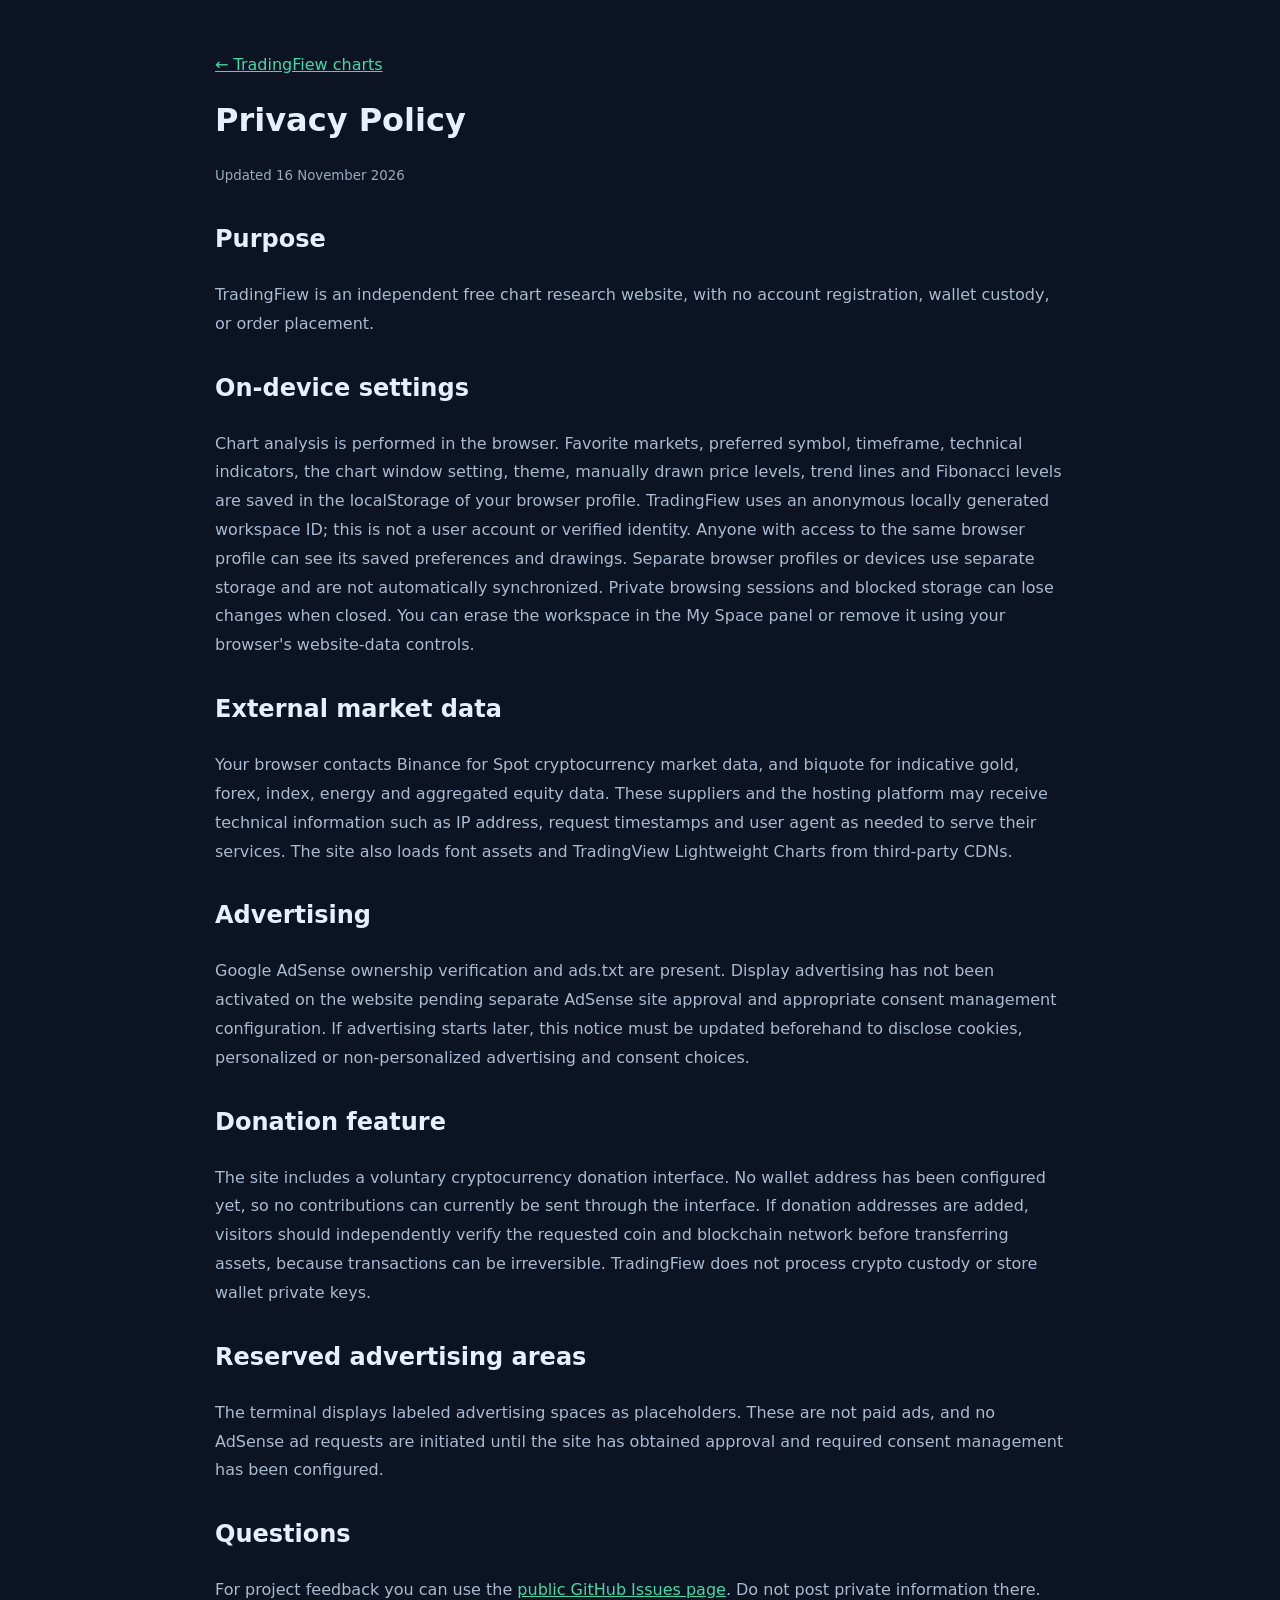
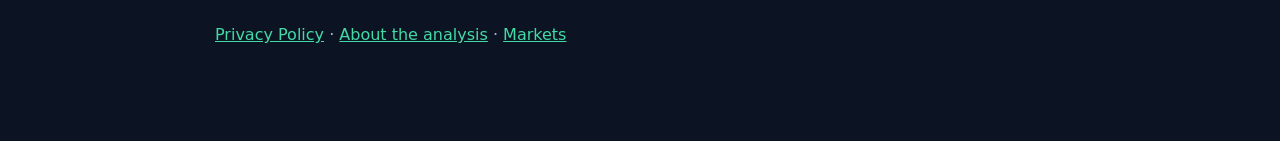
==== privacy.html @ 35e8fc19 "docs(privacy): explain anonymous per-browser workspace and visibility boundaries" ====
<!doctype html><html lang="en"><head><meta charset="utf-8"><meta name="viewport" content="width=device-width,initial-scale=1"><meta name="google-adsense-account" content="ca-pub-7945572016731367"><meta name="description" content="TradingFiew privacy policy, data sources and advertising disclosure."><link rel="canonical" href="https://tradingfiew.github.io/privacy.html"><title>Privacy Policy — TradingFiew</title><style>body{background:#0c1322;color:#e6f0fd;font:16px/1.8 system-ui,sans-serif;margin:0}main{max-width:850px;margin:0 auto;padding:35px 20px 75px}a{color:#42dba6}h1{line-height:1.2;font-size:2rem}h2{margin-top:28px}p,li{color:#a9bad1}strong{color:#eaf1ff}small{color:#98abc2}</style></head><body><main><p><a href="/">← TradingFiew charts</a></p><h1>Privacy Policy</h1><small>Updated 16 November 2026</small><h2>Purpose</h2><p>TradingFiew is an independent free chart research website, with no account registration, wallet custody, or order placement.</p><h2>On-device settings</h2><p>Chart analysis is performed in the browser. Favorite markets, preferred symbol, timeframe, technical indicators, the chart window setting, theme, manually drawn price levels, trend lines and Fibonacci levels are saved in the localStorage of your browser profile. TradingFiew uses an anonymous locally generated workspace ID; this is not a user account or verified identity. Anyone with access to the same browser profile can see its saved preferences and drawings. Separate browser profiles or devices use separate storage and are not automatically synchronized. Private browsing sessions and blocked storage can lose changes when closed. You can erase the workspace in the My Space panel or remove it using your browser's website-data controls.</p><h2>External market data</h2><p>Your browser contacts Binance for Spot cryptocurrency market data, and biquote for indicative gold, forex, index, energy and aggregated equity data. These suppliers and the hosting platform may receive technical information such as IP address, request timestamps and user agent as needed to serve their services. The site also loads font assets and TradingView Lightweight Charts from third-party CDNs.</p><h2>Advertising</h2><p>Google AdSense ownership verification and ads.txt are present. Display advertising has not been activated on the website pending separate AdSense site approval and appropriate consent management configuration. If advertising starts later, this notice must be updated beforehand to disclose cookies, personalized or non-personalized advertising and consent choices.</p><h2>Donation feature</h2><p>The site includes a voluntary cryptocurrency donation interface. No wallet address has been configured yet, so no contributions can currently be sent through the interface. If donation addresses are added, visitors should independently verify the requested coin and blockchain network before transferring assets, because transactions can be irreversible. TradingFiew does not process crypto custody or store wallet private keys.</p><h2>Reserved advertising areas</h2><p>The terminal displays labeled advertising spaces as placeholders. These are not paid ads, and no AdSense ad requests are initiated until the site has obtained approval and required consent management has been configured.</p><h2>Questions</h2><p>For project feedback you can use the <a href="https://github.com/tradingfiew/tradingfiew.github.io/issues">public GitHub Issues page</a>. Do not post private information there.</p><p><a href="/privacy.html">Privacy Policy</a> · <a href="/about.html">About the analysis</a> · <a href="/">Markets</a></p></main></body></html>
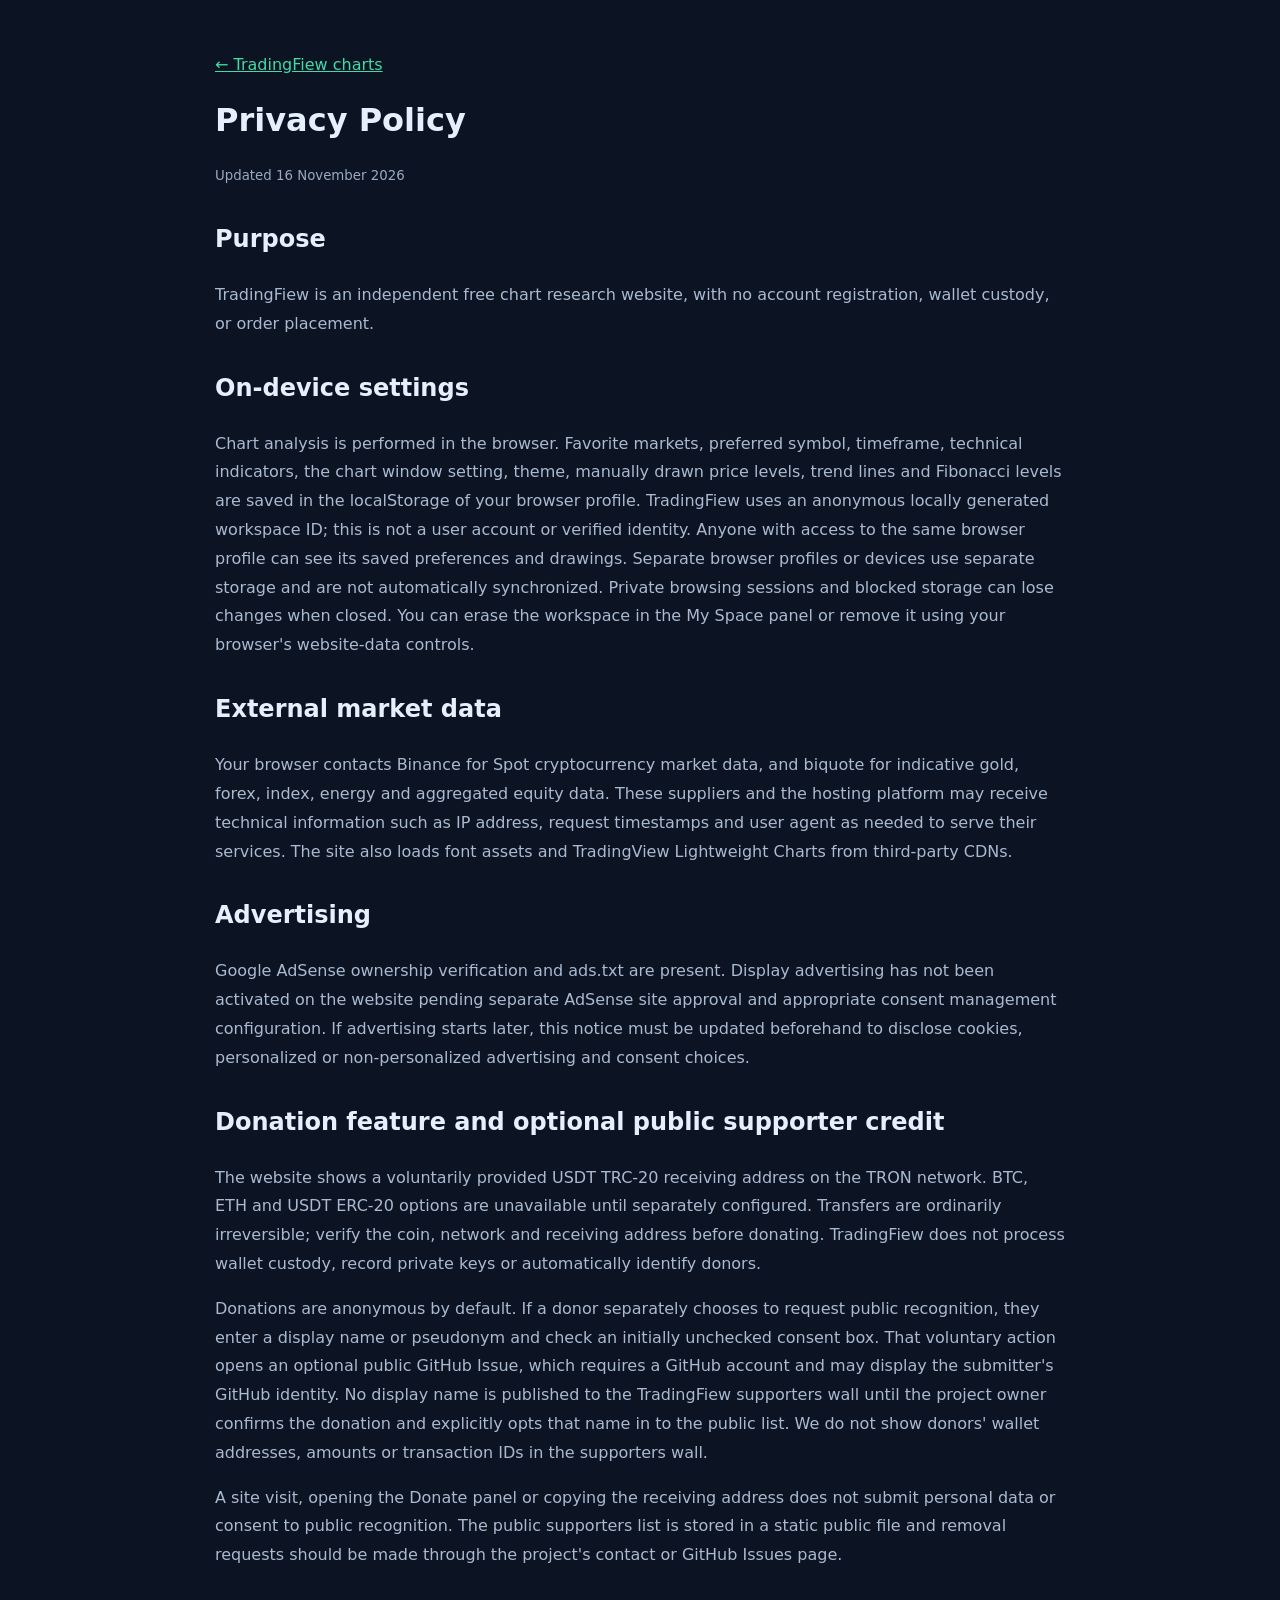
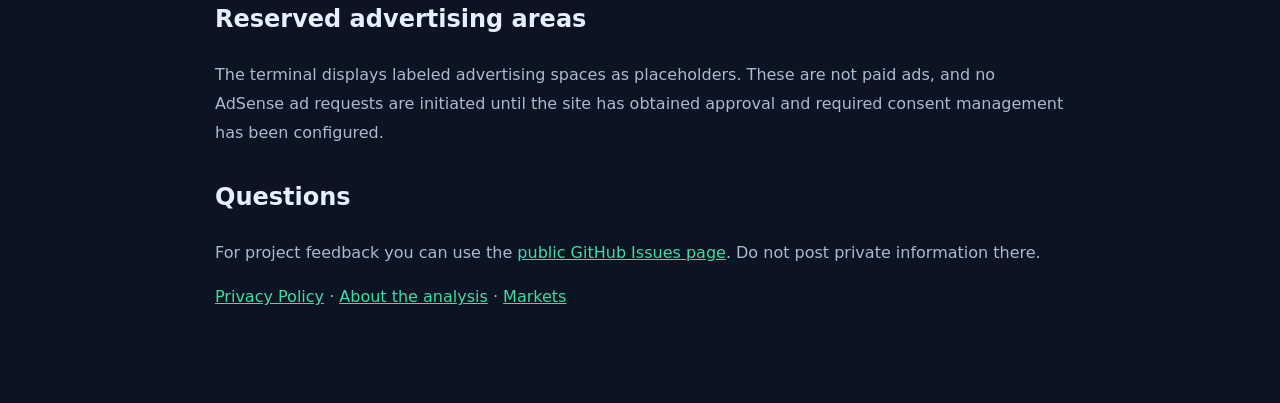
==== commit 28a762a1: "docs(privacy): disclose optional public donor name consent, GitHub submission and TRC20 donation add" ====
--- a/privacy.html
+++ b/privacy.html
@@ -1 +1 @@
-<!doctype html><html lang="en"><head><meta charset="utf-8"><meta name="viewport" content="width=device-width,initial-scale=1"><meta name="google-adsense-account" content="ca-pub-7945572016731367"><meta name="description" content="TradingFiew privacy policy, data sources and advertising disclosure."><link rel="canonical" href="https://tradingfiew.github.io/privacy.html"><title>Privacy Policy — TradingFiew</title><style>body{background:#0c1322;color:#e6f0fd;font:16px/1.8 system-ui,sans-serif;margin:0}main{max-width:850px;margin:0 auto;padding:35px 20px 75px}a{color:#42dba6}h1{line-height:1.2;font-size:2rem}h2{margin-top:28px}p,li{color:#a9bad1}strong{color:#eaf1ff}small{color:#98abc2}</style></head><body><main><p><a href="/">← TradingFiew charts</a></p><h1>Privacy Policy</h1><small>Updated 16 November 2026</small><h2>Purpose</h2><p>TradingFiew is an independent free chart research website, with no account registration, wallet custody, or order placement.</p><h2>On-device settings</h2><p>Chart analysis is performed in the browser. Favorite markets, preferred symbol, timeframe, technical indicators, the chart window setting, theme, manually drawn price levels, trend lines and Fibonacci levels are saved in the localStorage of your browser profile. TradingFiew uses an anonymous locally generated workspace ID; this is not a user account or verified identity. Anyone with access to the same browser profile can see its saved preferences and drawings. Separate browser profiles or devices use separate storage and are not automatically synchronized. Private browsing sessions and blocked storage can lose changes when closed. You can erase the workspace in the My Space panel or remove it using your browser's website-data controls.</p><h2>External market data</h2><p>Your browser contacts Binance for Spot cryptocurrency market data, and biquote for indicative gold, forex, index, energy and aggregated equity data. These suppliers and the hosting platform may receive technical information such as IP address, request timestamps and user agent as needed to serve their services. The site also loads font assets and TradingView Lightweight Charts from third-party CDNs.</p><h2>Advertising</h2><p>Google AdSense ownership verification and ads.txt are present. Display advertising has not been activated on the website pending separate AdSense site approval and appropriate consent management configuration. If advertising starts later, this notice must be updated beforehand to disclose cookies, personalized or non-personalized advertising and consent choices.</p><h2>Donation feature</h2><p>The site includes a voluntary cryptocurrency donation interface. No wallet address has been configured yet, so no contributions can currently be sent through the interface. If donation addresses are added, visitors should independently verify the requested coin and blockchain network before transferring assets, because transactions can be irreversible. TradingFiew does not process crypto custody or store wallet private keys.</p><h2>Reserved advertising areas</h2><p>The terminal displays labeled advertising spaces as placeholders. These are not paid ads, and no AdSense ad requests are initiated until the site has obtained approval and required consent management has been configured.</p><h2>Questions</h2><p>For project feedback you can use the <a href="https://github.com/tradingfiew/tradingfiew.github.io/issues">public GitHub Issues page</a>. Do not post private information there.</p><p><a href="/privacy.html">Privacy Policy</a> · <a href="/about.html">About the analysis</a> · <a href="/">Markets</a></p></main></body></html>+<!doctype html><html lang="en"><head><meta charset="utf-8"><meta name="viewport" content="width=device-width,initial-scale=1"><meta name="google-adsense-account" content="ca-pub-7945572016731367"><meta name="description" content="TradingFiew privacy policy, data sources and advertising disclosure."><link rel="canonical" href="https://tradingfiew.github.io/privacy.html"><title>Privacy Policy — TradingFiew</title><style>body{background:#0c1322;color:#e6f0fd;font:16px/1.8 system-ui,sans-serif;margin:0}main{max-width:850px;margin:0 auto;padding:35px 20px 75px}a{color:#42dba6}h1{line-height:1.2;font-size:2rem}h2{margin-top:28px}p,li{color:#a9bad1}strong{color:#eaf1ff}small{color:#98abc2}</style></head><body><main><p><a href="/">← TradingFiew charts</a></p><h1>Privacy Policy</h1><small>Updated 16 November 2026</small><h2>Purpose</h2><p>TradingFiew is an independent free chart research website, with no account registration, wallet custody, or order placement.</p><h2>On-device settings</h2><p>Chart analysis is performed in the browser. Favorite markets, preferred symbol, timeframe, technical indicators, the chart window setting, theme, manually drawn price levels, trend lines and Fibonacci levels are saved in the localStorage of your browser profile. TradingFiew uses an anonymous locally generated workspace ID; this is not a user account or verified identity. Anyone with access to the same browser profile can see its saved preferences and drawings. Separate browser profiles or devices use separate storage and are not automatically synchronized. Private browsing sessions and blocked storage can lose changes when closed. You can erase the workspace in the My Space panel or remove it using your browser's website-data controls.</p><h2>External market data</h2><p>Your browser contacts Binance for Spot cryptocurrency market data, and biquote for indicative gold, forex, index, energy and aggregated equity data. These suppliers and the hosting platform may receive technical information such as IP address, request timestamps and user agent as needed to serve their services. The site also loads font assets and TradingView Lightweight Charts from third-party CDNs.</p><h2>Advertising</h2><p>Google AdSense ownership verification and ads.txt are present. Display advertising has not been activated on the website pending separate AdSense site approval and appropriate consent management configuration. If advertising starts later, this notice must be updated beforehand to disclose cookies, personalized or non-personalized advertising and consent choices.</p><h2>Donation feature and optional public supporter credit</h2><p>The website shows a voluntarily provided USDT TRC-20 receiving address on the TRON network. BTC, ETH and USDT ERC-20 options are unavailable until separately configured. Transfers are ordinarily irreversible; verify the coin, network and receiving address before donating. TradingFiew does not process wallet custody, record private keys or automatically identify donors.</p><p>Donations are anonymous by default. If a donor separately chooses to request public recognition, they enter a display name or pseudonym and check an initially unchecked consent box. That voluntary action opens an optional public GitHub Issue, which requires a GitHub account and may display the submitter's GitHub identity. No display name is published to the TradingFiew supporters wall until the project owner confirms the donation and explicitly opts that name in to the public list. We do not show donors' wallet addresses, amounts or transaction IDs in the supporters wall.</p><p>A site visit, opening the Donate panel or copying the receiving address does not submit personal data or consent to public recognition. The public supporters list is stored in a static public file and removal requests should be made through the project's contact or GitHub Issues page.</p><h2>Reserved advertising areas</h2><p>The terminal displays labeled advertising spaces as placeholders. These are not paid ads, and no AdSense ad requests are initiated until the site has obtained approval and required consent management has been configured.</p><h2>Questions</h2><p>For project feedback you can use the <a href="https://github.com/tradingfiew/tradingfiew.github.io/issues">public GitHub Issues page</a>. Do not post private information there.</p><p><a href="/privacy.html">Privacy Policy</a> · <a href="/about.html">About the analysis</a> · <a href="/">Markets</a></p></main></body></html>
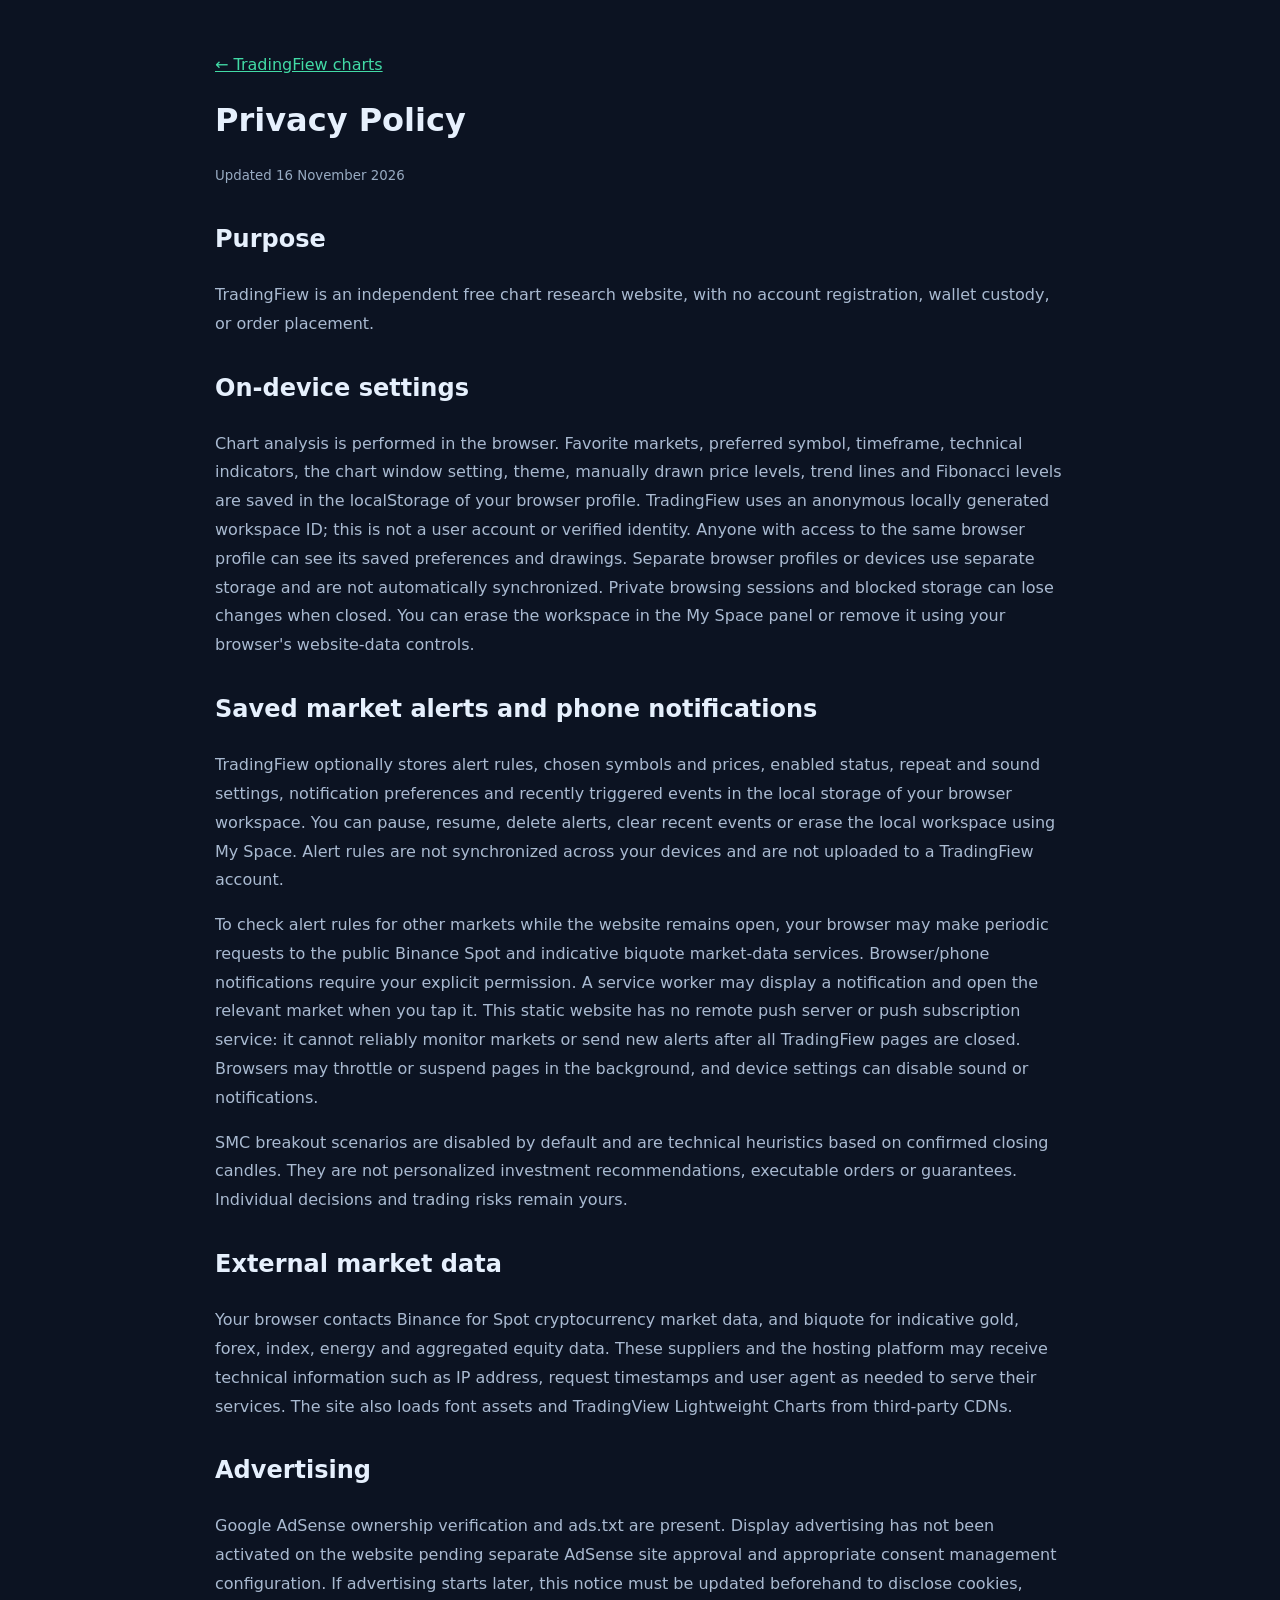
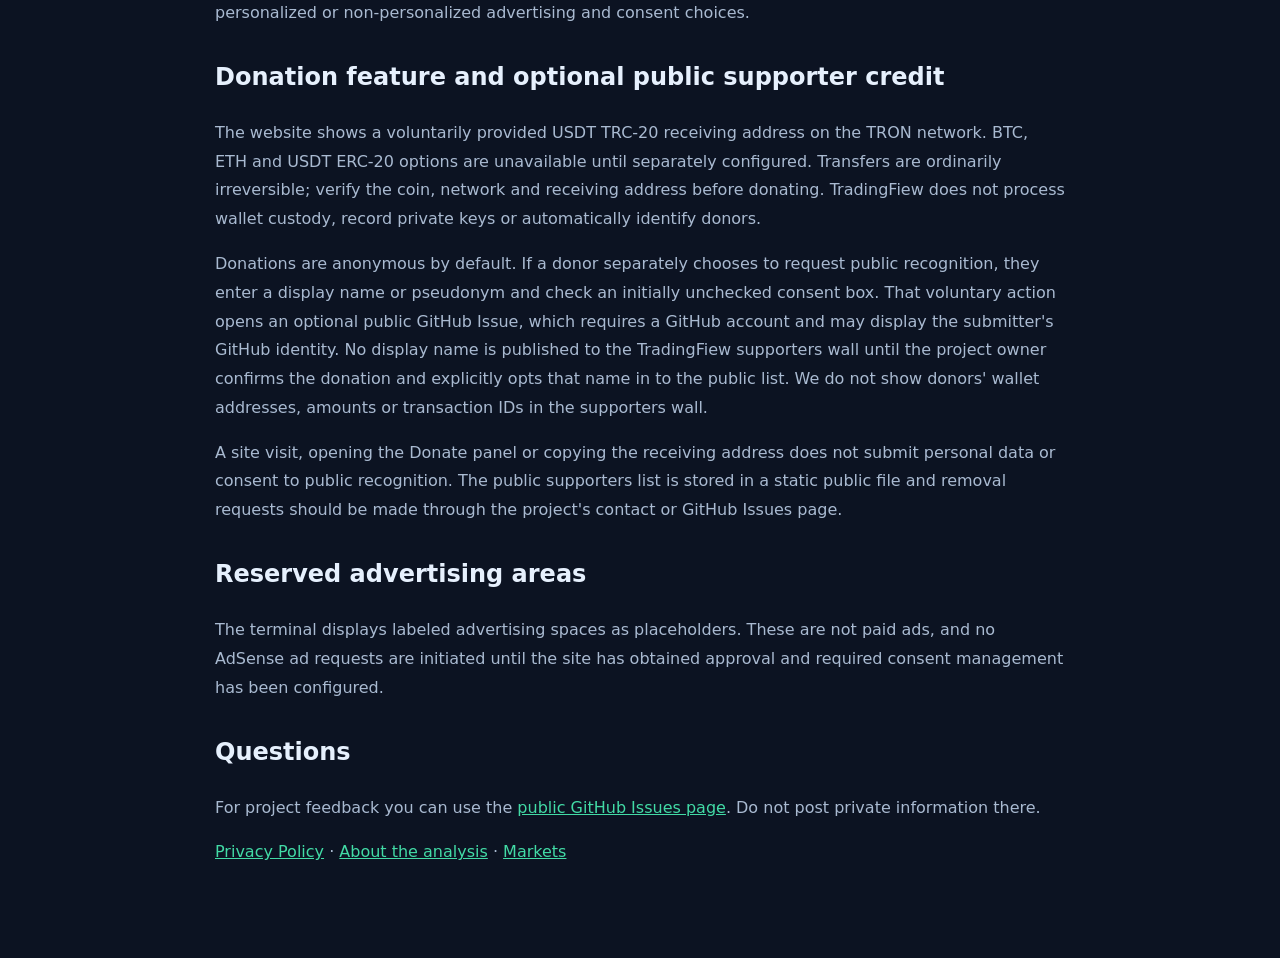
==== commit b5111fd7: "docs(privacy): explain local alert rules, optional notification permission and static-site delivery " ====
--- a/privacy.html
+++ b/privacy.html
@@ -1 +1,5 @@
-<!doctype html><html lang="en"><head><meta charset="utf-8"><meta name="viewport" content="width=device-width,initial-scale=1"><meta name="google-adsense-account" content="ca-pub-7945572016731367"><meta name="description" content="TradingFiew privacy policy, data sources and advertising disclosure."><link rel="canonical" href="https://tradingfiew.github.io/privacy.html"><title>Privacy Policy — TradingFiew</title><style>body{background:#0c1322;color:#e6f0fd;font:16px/1.8 system-ui,sans-serif;margin:0}main{max-width:850px;margin:0 auto;padding:35px 20px 75px}a{color:#42dba6}h1{line-height:1.2;font-size:2rem}h2{margin-top:28px}p,li{color:#a9bad1}strong{color:#eaf1ff}small{color:#98abc2}</style></head><body><main><p><a href="/">← TradingFiew charts</a></p><h1>Privacy Policy</h1><small>Updated 16 November 2026</small><h2>Purpose</h2><p>TradingFiew is an independent free chart research website, with no account registration, wallet custody, or order placement.</p><h2>On-device settings</h2><p>Chart analysis is performed in the browser. Favorite markets, preferred symbol, timeframe, technical indicators, the chart window setting, theme, manually drawn price levels, trend lines and Fibonacci levels are saved in the localStorage of your browser profile. TradingFiew uses an anonymous locally generated workspace ID; this is not a user account or verified identity. Anyone with access to the same browser profile can see its saved preferences and drawings. Separate browser profiles or devices use separate storage and are not automatically synchronized. Private browsing sessions and blocked storage can lose changes when closed. You can erase the workspace in the My Space panel or remove it using your browser's website-data controls.</p><h2>External market data</h2><p>Your browser contacts Binance for Spot cryptocurrency market data, and biquote for indicative gold, forex, index, energy and aggregated equity data. These suppliers and the hosting platform may receive technical information such as IP address, request timestamps and user agent as needed to serve their services. The site also loads font assets and TradingView Lightweight Charts from third-party CDNs.</p><h2>Advertising</h2><p>Google AdSense ownership verification and ads.txt are present. Display advertising has not been activated on the website pending separate AdSense site approval and appropriate consent management configuration. If advertising starts later, this notice must be updated beforehand to disclose cookies, personalized or non-personalized advertising and consent choices.</p><h2>Donation feature and optional public supporter credit</h2><p>The website shows a voluntarily provided USDT TRC-20 receiving address on the TRON network. BTC, ETH and USDT ERC-20 options are unavailable until separately configured. Transfers are ordinarily irreversible; verify the coin, network and receiving address before donating. TradingFiew does not process wallet custody, record private keys or automatically identify donors.</p><p>Donations are anonymous by default. If a donor separately chooses to request public recognition, they enter a display name or pseudonym and check an initially unchecked consent box. That voluntary action opens an optional public GitHub Issue, which requires a GitHub account and may display the submitter's GitHub identity. No display name is published to the TradingFiew supporters wall until the project owner confirms the donation and explicitly opts that name in to the public list. We do not show donors' wallet addresses, amounts or transaction IDs in the supporters wall.</p><p>A site visit, opening the Donate panel or copying the receiving address does not submit personal data or consent to public recognition. The public supporters list is stored in a static public file and removal requests should be made through the project's contact or GitHub Issues page.</p><h2>Reserved advertising areas</h2><p>The terminal displays labeled advertising spaces as placeholders. These are not paid ads, and no AdSense ad requests are initiated until the site has obtained approval and required consent management has been configured.</p><h2>Questions</h2><p>For project feedback you can use the <a href="https://github.com/tradingfiew/tradingfiew.github.io/issues">public GitHub Issues page</a>. Do not post private information there.</p><p><a href="/privacy.html">Privacy Policy</a> · <a href="/about.html">About the analysis</a> · <a href="/">Markets</a></p></main></body></html>+<!doctype html><html lang="en"><head><meta charset="utf-8"><meta name="viewport" content="width=device-width,initial-scale=1"><meta name="google-adsense-account" content="ca-pub-7945572016731367"><meta name="description" content="TradingFiew privacy policy, data sources and advertising disclosure."><link rel="canonical" href="https://tradingfiew.github.io/privacy.html"><title>Privacy Policy — TradingFiew</title><style>body{background:#0c1322;color:#e6f0fd;font:16px/1.8 system-ui,sans-serif;margin:0}main{max-width:850px;margin:0 auto;padding:35px 20px 75px}a{color:#42dba6}h1{line-height:1.2;font-size:2rem}h2{margin-top:28px}p,li{color:#a9bad1}strong{color:#eaf1ff}small{color:#98abc2}</style></head><body><main><p><a href="/">← TradingFiew charts</a></p><h1>Privacy Policy</h1><small>Updated 16 November 2026</small><h2>Purpose</h2><p>TradingFiew is an independent free chart research website, with no account registration, wallet custody, or order placement.</p><h2>On-device settings</h2><p>Chart analysis is performed in the browser. Favorite markets, preferred symbol, timeframe, technical indicators, the chart window setting, theme, manually drawn price levels, trend lines and Fibonacci levels are saved in the localStorage of your browser profile. TradingFiew uses an anonymous locally generated workspace ID; this is not a user account or verified identity. Anyone with access to the same browser profile can see its saved preferences and drawings. Separate browser profiles or devices use separate storage and are not automatically synchronized. Private browsing sessions and blocked storage can lose changes when closed. You can erase the workspace in the My Space panel or remove it using your browser's website-data controls.</p><h2>Saved market alerts and phone notifications</h2>
+<p>TradingFiew optionally stores alert rules, chosen symbols and prices, enabled status, repeat and sound settings, notification preferences and recently triggered events in the local storage of your browser workspace. You can pause, resume, delete alerts, clear recent events or erase the local workspace using My Space. Alert rules are not synchronized across your devices and are not uploaded to a TradingFiew account.</p>
+<p>To check alert rules for other markets while the website remains open, your browser may make periodic requests to the public Binance Spot and indicative biquote market-data services. Browser/phone notifications require your explicit permission. A service worker may display a notification and open the relevant market when you tap it. This static website has no remote push server or push subscription service: it cannot reliably monitor markets or send new alerts after all TradingFiew pages are closed. Browsers may throttle or suspend pages in the background, and device settings can disable sound or notifications.</p>
+<p>SMC breakout scenarios are disabled by default and are technical heuristics based on confirmed closing candles. They are not personalized investment recommendations, executable orders or guarantees. Individual decisions and trading risks remain yours.</p>
+<h2>External market data</h2><p>Your browser contacts Binance for Spot cryptocurrency market data, and biquote for indicative gold, forex, index, energy and aggregated equity data. These suppliers and the hosting platform may receive technical information such as IP address, request timestamps and user agent as needed to serve their services. The site also loads font assets and TradingView Lightweight Charts from third-party CDNs.</p><h2>Advertising</h2><p>Google AdSense ownership verification and ads.txt are present. Display advertising has not been activated on the website pending separate AdSense site approval and appropriate consent management configuration. If advertising starts later, this notice must be updated beforehand to disclose cookies, personalized or non-personalized advertising and consent choices.</p><h2>Donation feature and optional public supporter credit</h2><p>The website shows a voluntarily provided USDT TRC-20 receiving address on the TRON network. BTC, ETH and USDT ERC-20 options are unavailable until separately configured. Transfers are ordinarily irreversible; verify the coin, network and receiving address before donating. TradingFiew does not process wallet custody, record private keys or automatically identify donors.</p><p>Donations are anonymous by default. If a donor separately chooses to request public recognition, they enter a display name or pseudonym and check an initially unchecked consent box. That voluntary action opens an optional public GitHub Issue, which requires a GitHub account and may display the submitter's GitHub identity. No display name is published to the TradingFiew supporters wall until the project owner confirms the donation and explicitly opts that name in to the public list. We do not show donors' wallet addresses, amounts or transaction IDs in the supporters wall.</p><p>A site visit, opening the Donate panel or copying the receiving address does not submit personal data or consent to public recognition. The public supporters list is stored in a static public file and removal requests should be made through the project's contact or GitHub Issues page.</p><h2>Reserved advertising areas</h2><p>The terminal displays labeled advertising spaces as placeholders. These are not paid ads, and no AdSense ad requests are initiated until the site has obtained approval and required consent management has been configured.</p><h2>Questions</h2><p>For project feedback you can use the <a href="https://github.com/tradingfiew/tradingfiew.github.io/issues">public GitHub Issues page</a>. Do not post private information there.</p><p><a href="/privacy.html">Privacy Policy</a> · <a href="/about.html">About the analysis</a> · <a href="/">Markets</a></p></main></body></html>
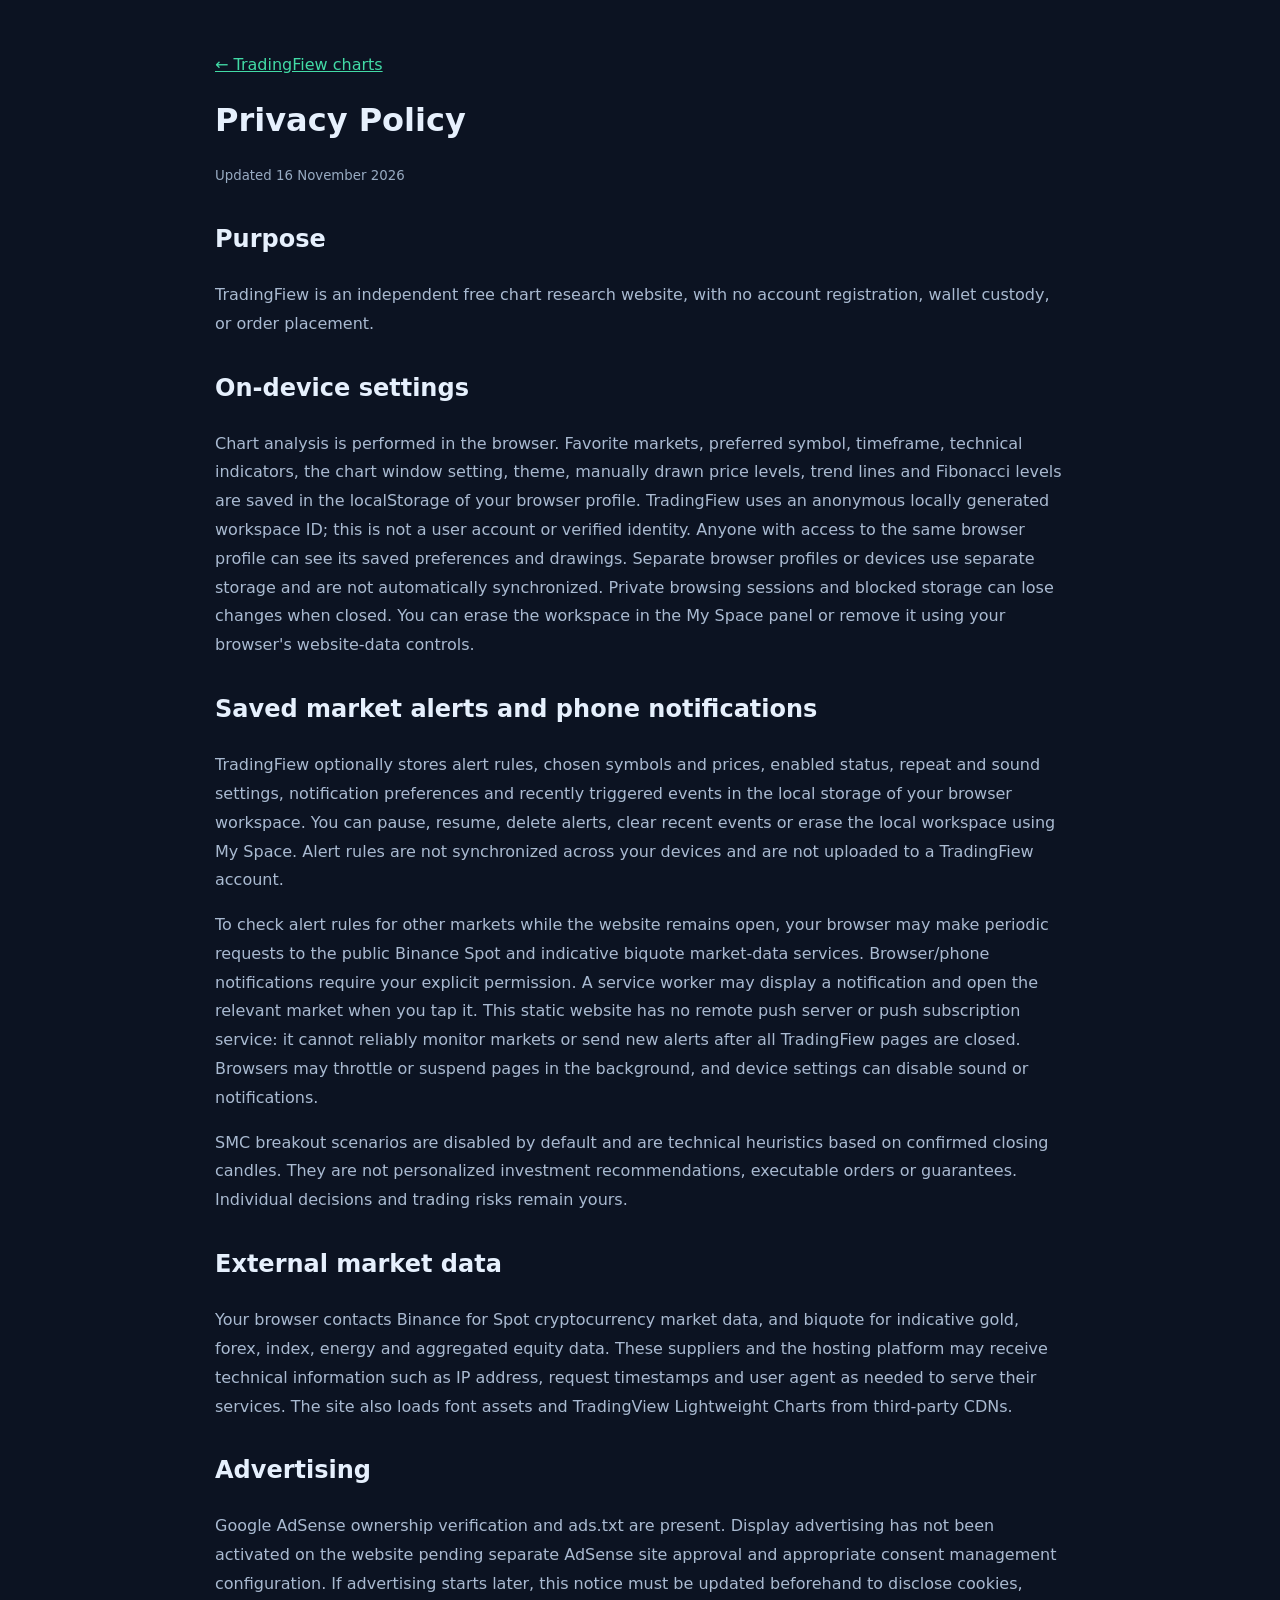
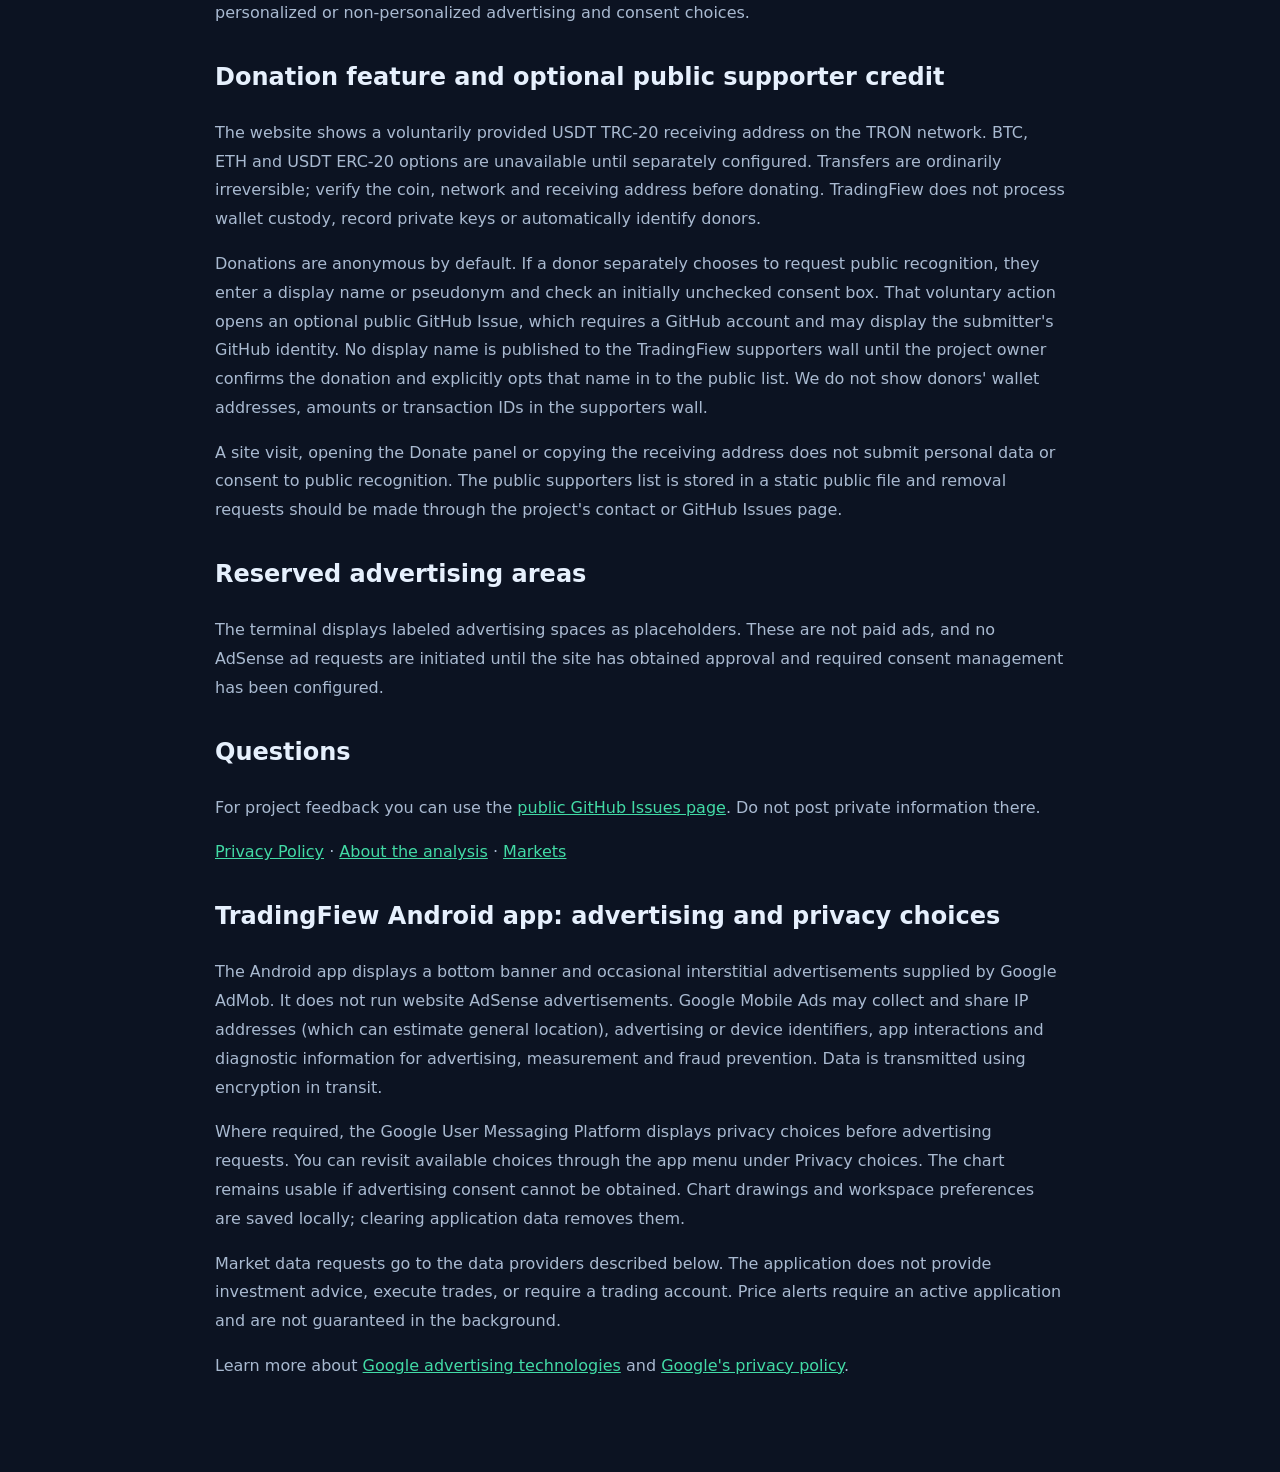
==== commit 29bfa0e8: "Integrate TradingFiew Android branding and consent-gated AdMob ads" ====
--- a/privacy.html
+++ b/privacy.html
@@ -2,4 +2,5 @@
 <p>TradingFiew optionally stores alert rules, chosen symbols and prices, enabled status, repeat and sound settings, notification preferences and recently triggered events in the local storage of your browser workspace. You can pause, resume, delete alerts, clear recent events or erase the local workspace using My Space. Alert rules are not synchronized across your devices and are not uploaded to a TradingFiew account.</p>
 <p>To check alert rules for other markets while the website remains open, your browser may make periodic requests to the public Binance Spot and indicative biquote market-data services. Browser/phone notifications require your explicit permission. A service worker may display a notification and open the relevant market when you tap it. This static website has no remote push server or push subscription service: it cannot reliably monitor markets or send new alerts after all TradingFiew pages are closed. Browsers may throttle or suspend pages in the background, and device settings can disable sound or notifications.</p>
 <p>SMC breakout scenarios are disabled by default and are technical heuristics based on confirmed closing candles. They are not personalized investment recommendations, executable orders or guarantees. Individual decisions and trading risks remain yours.</p>
-<h2>External market data</h2><p>Your browser contacts Binance for Spot cryptocurrency market data, and biquote for indicative gold, forex, index, energy and aggregated equity data. These suppliers and the hosting platform may receive technical information such as IP address, request timestamps and user agent as needed to serve their services. The site also loads font assets and TradingView Lightweight Charts from third-party CDNs.</p><h2>Advertising</h2><p>Google AdSense ownership verification and ads.txt are present. Display advertising has not been activated on the website pending separate AdSense site approval and appropriate consent management configuration. If advertising starts later, this notice must be updated beforehand to disclose cookies, personalized or non-personalized advertising and consent choices.</p><h2>Donation feature and optional public supporter credit</h2><p>The website shows a voluntarily provided USDT TRC-20 receiving address on the TRON network. BTC, ETH and USDT ERC-20 options are unavailable until separately configured. Transfers are ordinarily irreversible; verify the coin, network and receiving address before donating. TradingFiew does not process wallet custody, record private keys or automatically identify donors.</p><p>Donations are anonymous by default. If a donor separately chooses to request public recognition, they enter a display name or pseudonym and check an initially unchecked consent box. That voluntary action opens an optional public GitHub Issue, which requires a GitHub account and may display the submitter's GitHub identity. No display name is published to the TradingFiew supporters wall until the project owner confirms the donation and explicitly opts that name in to the public list. We do not show donors' wallet addresses, amounts or transaction IDs in the supporters wall.</p><p>A site visit, opening the Donate panel or copying the receiving address does not submit personal data or consent to public recognition. The public supporters list is stored in a static public file and removal requests should be made through the project's contact or GitHub Issues page.</p><h2>Reserved advertising areas</h2><p>The terminal displays labeled advertising spaces as placeholders. These are not paid ads, and no AdSense ad requests are initiated until the site has obtained approval and required consent management has been configured.</p><h2>Questions</h2><p>For project feedback you can use the <a href="https://github.com/tradingfiew/tradingfiew.github.io/issues">public GitHub Issues page</a>. Do not post private information there.</p><p><a href="/privacy.html">Privacy Policy</a> · <a href="/about.html">About the analysis</a> · <a href="/">Markets</a></p></main></body></html>+<h2>External market data</h2><p>Your browser contacts Binance for Spot cryptocurrency market data, and biquote for indicative gold, forex, index, energy and aggregated equity data. These suppliers and the hosting platform may receive technical information such as IP address, request timestamps and user agent as needed to serve their services. The site also loads font assets and TradingView Lightweight Charts from third-party CDNs.</p><h2>Advertising</h2><p>Google AdSense ownership verification and ads.txt are present. Display advertising has not been activated on the website pending separate AdSense site approval and appropriate consent management configuration. If advertising starts later, this notice must be updated beforehand to disclose cookies, personalized or non-personalized advertising and consent choices.</p><h2>Donation feature and optional public supporter credit</h2><p>The website shows a voluntarily provided USDT TRC-20 receiving address on the TRON network. BTC, ETH and USDT ERC-20 options are unavailable until separately configured. Transfers are ordinarily irreversible; verify the coin, network and receiving address before donating. TradingFiew does not process wallet custody, record private keys or automatically identify donors.</p><p>Donations are anonymous by default. If a donor separately chooses to request public recognition, they enter a display name or pseudonym and check an initially unchecked consent box. That voluntary action opens an optional public GitHub Issue, which requires a GitHub account and may display the submitter's GitHub identity. No display name is published to the TradingFiew supporters wall until the project owner confirms the donation and explicitly opts that name in to the public list. We do not show donors' wallet addresses, amounts or transaction IDs in the supporters wall.</p><p>A site visit, opening the Donate panel or copying the receiving address does not submit personal data or consent to public recognition. The public supporters list is stored in a static public file and removal requests should be made through the project's contact or GitHub Issues page.</p><h2>Reserved advertising areas</h2><p>The terminal displays labeled advertising spaces as placeholders. These are not paid ads, and no AdSense ad requests are initiated until the site has obtained approval and required consent management has been configured.</p><h2>Questions</h2><p>For project feedback you can use the <a href="https://github.com/tradingfiew/tradingfiew.github.io/issues">public GitHub Issues page</a>. Do not post private information there.</p><p><a href="/privacy.html">Privacy Policy</a> · <a href="/about.html">About the analysis</a> · <a href="/">Markets</a></p><section><h2>TradingFiew Android app: advertising and privacy choices</h2><p>The Android app displays a bottom banner and occasional interstitial advertisements supplied by Google AdMob. It does not run website AdSense advertisements. Google Mobile Ads may collect and share IP addresses (which can estimate general location), advertising or device identifiers, app interactions and diagnostic information for advertising, measurement and fraud prevention. Data is transmitted using encryption in transit.</p><p>Where required, the Google User Messaging Platform displays privacy choices before advertising requests. You can revisit available choices through the app menu under Privacy choices. The chart remains usable if advertising consent cannot be obtained. Chart drawings and workspace preferences are saved locally; clearing application data removes them.</p><p>Market data requests go to the data providers described below. The application does not provide investment advice, execute trades, or require a trading account. Price alerts require an active application and are not guaranteed in the background.</p><p>Learn more about <a href="https://policies.google.com/technologies/ads">Google advertising technologies</a> and <a href="https://policies.google.com/privacy">Google's privacy policy</a>.</p></section>
+</main></body></html>
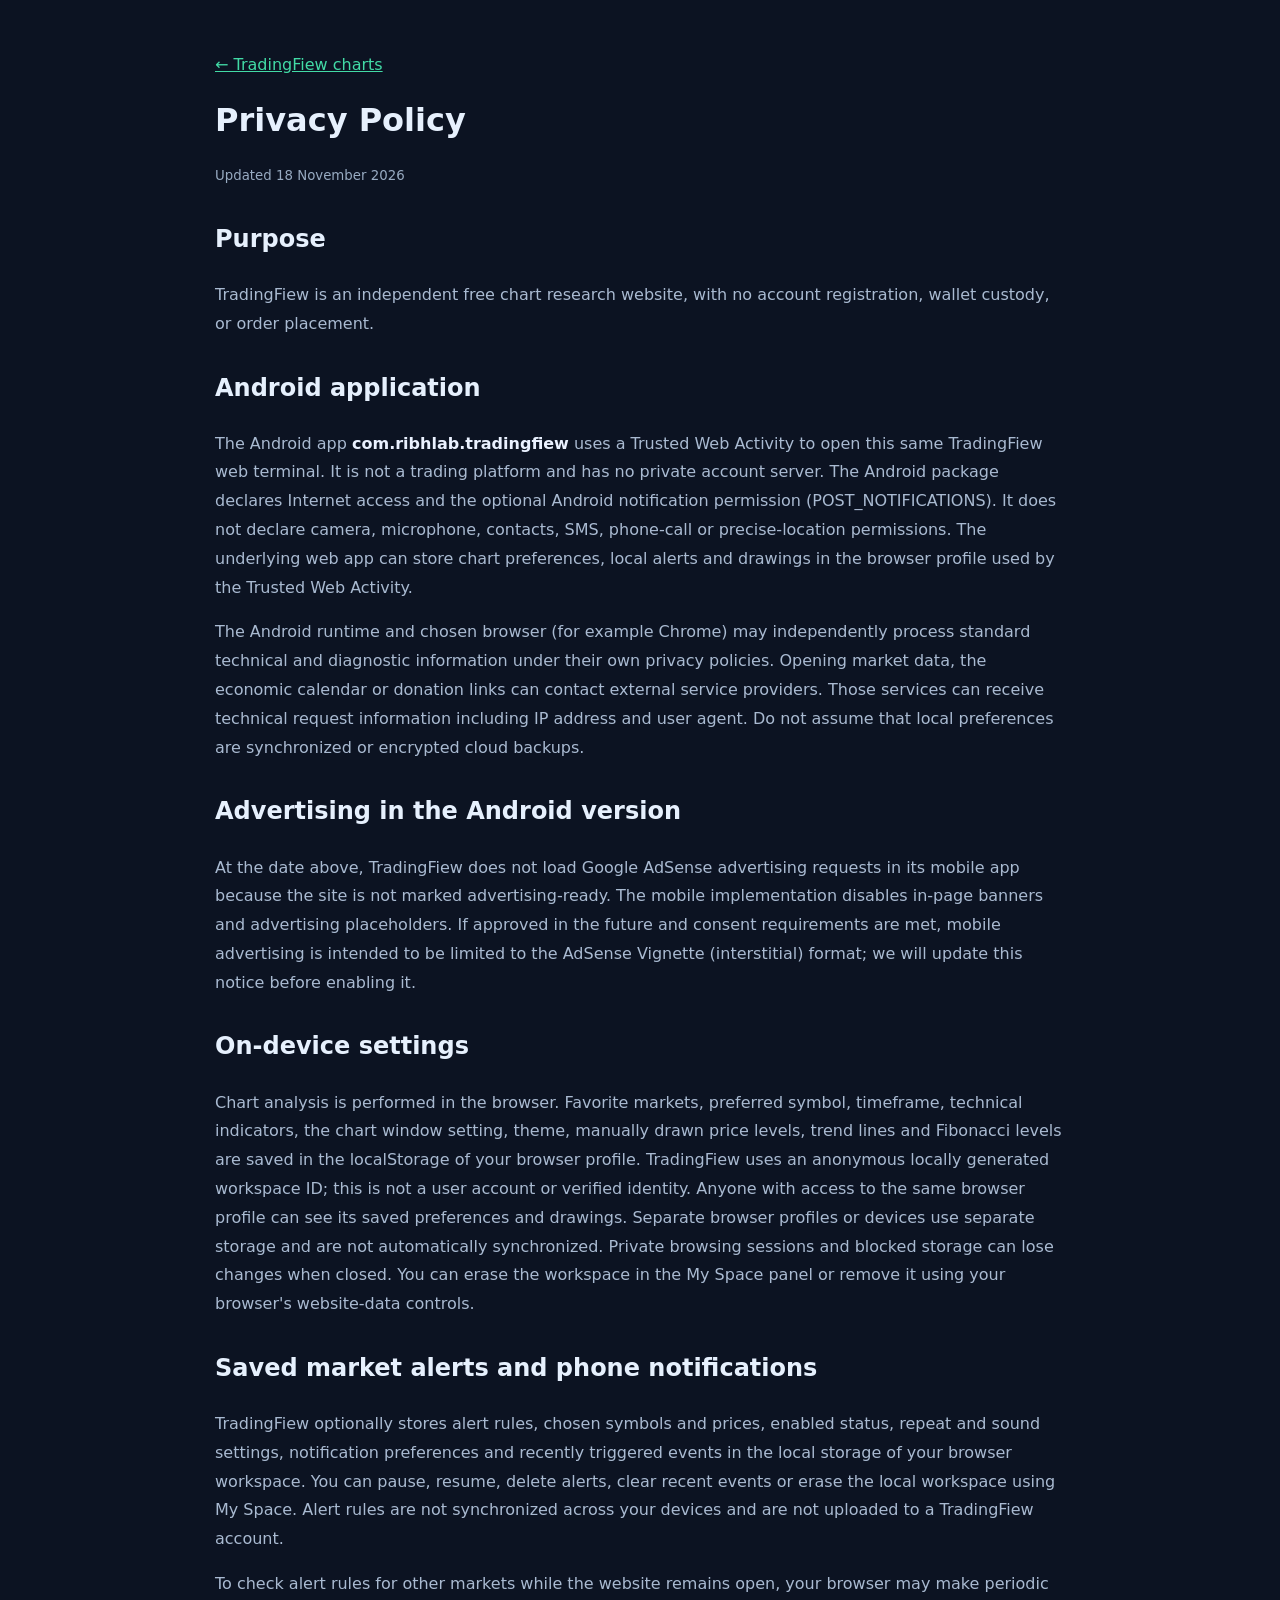
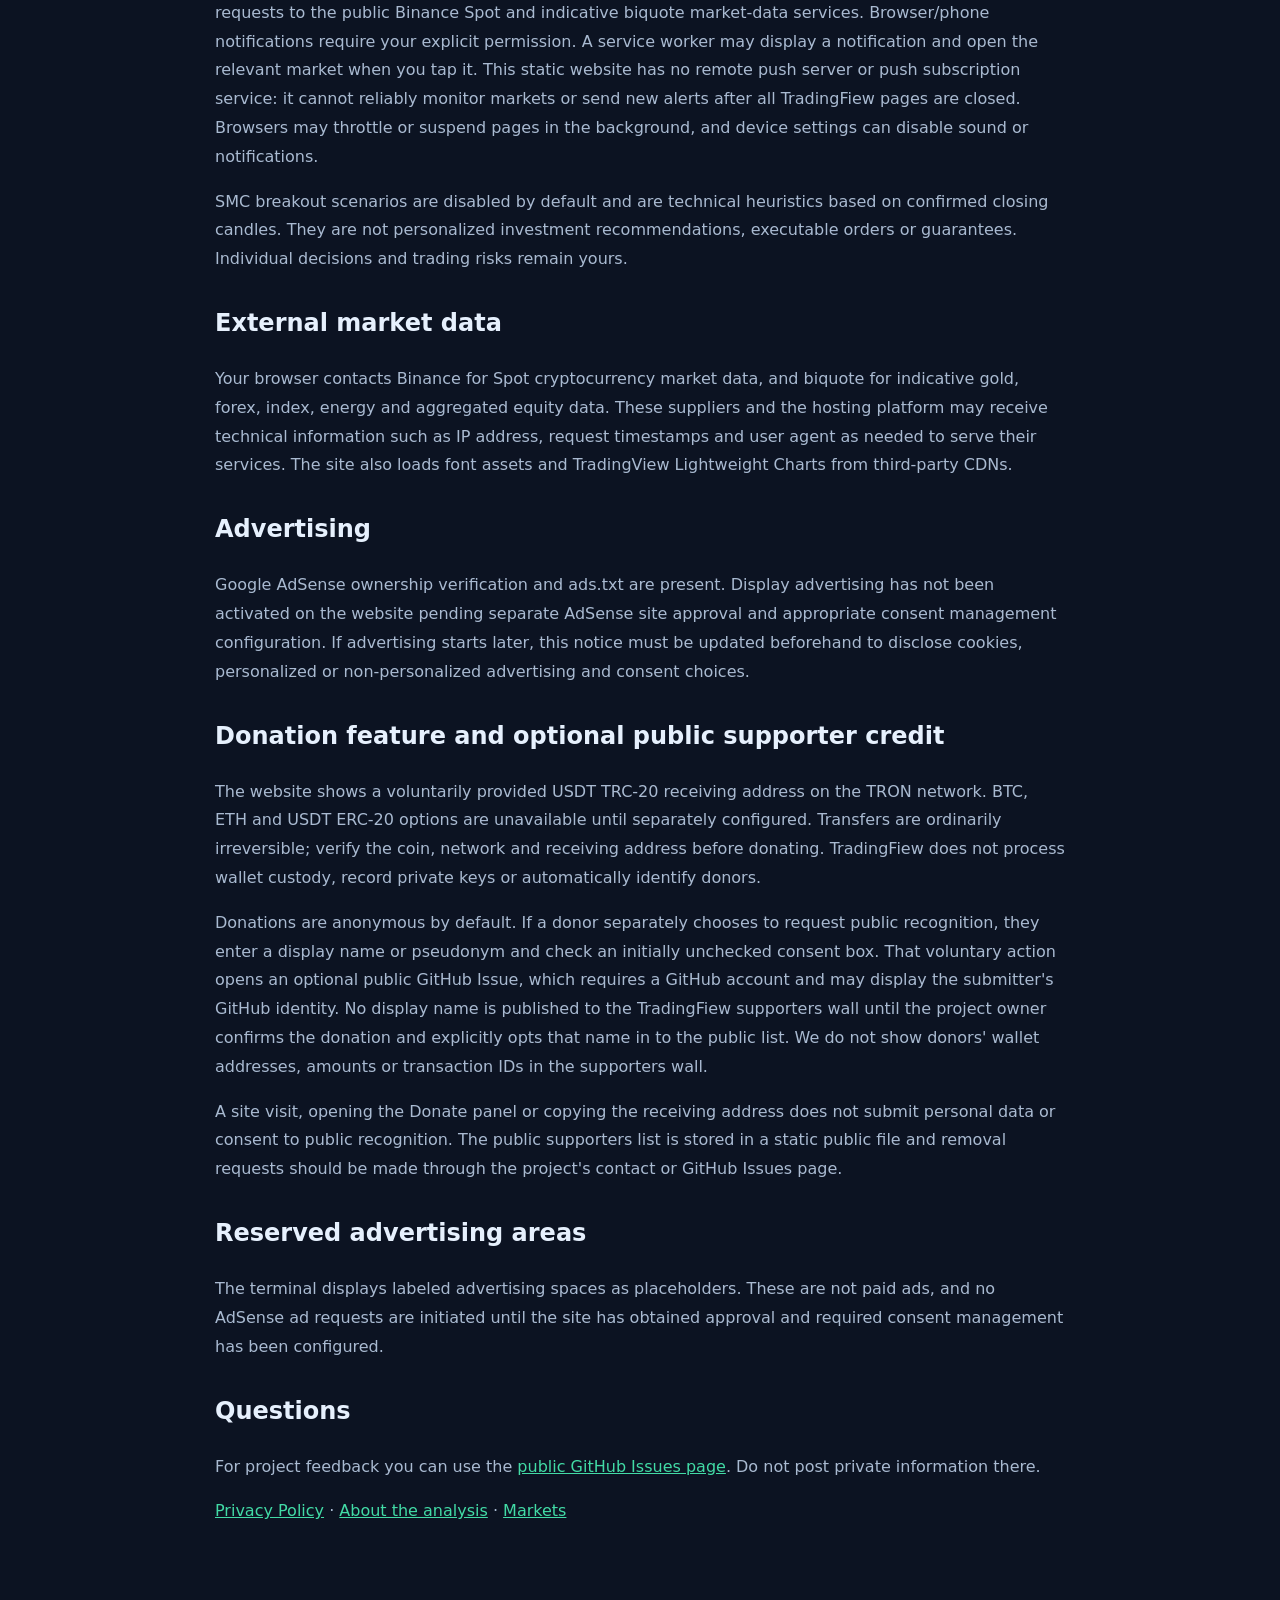
==== commit cc0cb04b: "privacy(android): disclose TWA, real Android permissions, third-party requests and ad readiness" ====
--- a/privacy.html
+++ b/privacy.html
@@ -1,6 +1,5 @@
-<!doctype html><html lang="en"><head><meta charset="utf-8"><meta name="viewport" content="width=device-width,initial-scale=1"><meta name="google-adsense-account" content="ca-pub-7945572016731367"><meta name="description" content="TradingFiew privacy policy, data sources and advertising disclosure."><link rel="canonical" href="https://tradingfiew.github.io/privacy.html"><title>Privacy Policy — TradingFiew</title><style>body{background:#0c1322;color:#e6f0fd;font:16px/1.8 system-ui,sans-serif;margin:0}main{max-width:850px;margin:0 auto;padding:35px 20px 75px}a{color:#42dba6}h1{line-height:1.2;font-size:2rem}h2{margin-top:28px}p,li{color:#a9bad1}strong{color:#eaf1ff}small{color:#98abc2}</style></head><body><main><p><a href="/">← TradingFiew charts</a></p><h1>Privacy Policy</h1><small>Updated 16 November 2026</small><h2>Purpose</h2><p>TradingFiew is an independent free chart research website, with no account registration, wallet custody, or order placement.</p><h2>On-device settings</h2><p>Chart analysis is performed in the browser. Favorite markets, preferred symbol, timeframe, technical indicators, the chart window setting, theme, manually drawn price levels, trend lines and Fibonacci levels are saved in the localStorage of your browser profile. TradingFiew uses an anonymous locally generated workspace ID; this is not a user account or verified identity. Anyone with access to the same browser profile can see its saved preferences and drawings. Separate browser profiles or devices use separate storage and are not automatically synchronized. Private browsing sessions and blocked storage can lose changes when closed. You can erase the workspace in the My Space panel or remove it using your browser's website-data controls.</p><h2>Saved market alerts and phone notifications</h2>
+<!doctype html><html lang="en"><head><meta charset="utf-8"><meta name="viewport" content="width=device-width,initial-scale=1"><meta name="google-adsense-account" content="ca-pub-7945572016731367"><meta name="description" content="TradingFiew privacy policy, data sources and advertising disclosure."><link rel="canonical" href="https://tradingfiew.github.io/privacy.html"><title>Privacy Policy — TradingFiew</title><style>body{background:#0c1322;color:#e6f0fd;font:16px/1.8 system-ui,sans-serif;margin:0}main{max-width:850px;margin:0 auto;padding:35px 20px 75px}a{color:#42dba6}h1{line-height:1.2;font-size:2rem}h2{margin-top:28px}p,li{color:#a9bad1}strong{color:#eaf1ff}small{color:#98abc2}</style></head><body><main><p><a href="/">← TradingFiew charts</a></p><h1>Privacy Policy</h1><small>Updated 18 November 2026</small><h2>Purpose</h2><p>TradingFiew is an independent free chart research website, with no account registration, wallet custody, or order placement.</p><h2>Android application</h2><p>The Android app <strong>com.ribhlab.tradingfiew</strong> uses a Trusted Web Activity to open this same TradingFiew web terminal. It is not a trading platform and has no private account server. The Android package declares Internet access and the optional Android notification permission (POST_NOTIFICATIONS). It does not declare camera, microphone, contacts, SMS, phone-call or precise-location permissions. The underlying web app can store chart preferences, local alerts and drawings in the browser profile used by the Trusted Web Activity.</p><p>The Android runtime and chosen browser (for example Chrome) may independently process standard technical and diagnostic information under their own privacy policies. Opening market data, the economic calendar or donation links can contact external service providers. Those services can receive technical request information including IP address and user agent. Do not assume that local preferences are synchronized or encrypted cloud backups.</p><h2>Advertising in the Android version</h2><p>At the date above, TradingFiew does not load Google AdSense advertising requests in its mobile app because the site is not marked advertising-ready. The mobile implementation disables in-page banners and advertising placeholders. If approved in the future and consent requirements are met, mobile advertising is intended to be limited to the AdSense Vignette (interstitial) format; we will update this notice before enabling it.</p><h2>On-device settings</h2><p>Chart analysis is performed in the browser. Favorite markets, preferred symbol, timeframe, technical indicators, the chart window setting, theme, manually drawn price levels, trend lines and Fibonacci levels are saved in the localStorage of your browser profile. TradingFiew uses an anonymous locally generated workspace ID; this is not a user account or verified identity. Anyone with access to the same browser profile can see its saved preferences and drawings. Separate browser profiles or devices use separate storage and are not automatically synchronized. Private browsing sessions and blocked storage can lose changes when closed. You can erase the workspace in the My Space panel or remove it using your browser's website-data controls.</p><h2>Saved market alerts and phone notifications</h2>
 <p>TradingFiew optionally stores alert rules, chosen symbols and prices, enabled status, repeat and sound settings, notification preferences and recently triggered events in the local storage of your browser workspace. You can pause, resume, delete alerts, clear recent events or erase the local workspace using My Space. Alert rules are not synchronized across your devices and are not uploaded to a TradingFiew account.</p>
 <p>To check alert rules for other markets while the website remains open, your browser may make periodic requests to the public Binance Spot and indicative biquote market-data services. Browser/phone notifications require your explicit permission. A service worker may display a notification and open the relevant market when you tap it. This static website has no remote push server or push subscription service: it cannot reliably monitor markets or send new alerts after all TradingFiew pages are closed. Browsers may throttle or suspend pages in the background, and device settings can disable sound or notifications.</p>
 <p>SMC breakout scenarios are disabled by default and are technical heuristics based on confirmed closing candles. They are not personalized investment recommendations, executable orders or guarantees. Individual decisions and trading risks remain yours.</p>
-<h2>External market data</h2><p>Your browser contacts Binance for Spot cryptocurrency market data, and biquote for indicative gold, forex, index, energy and aggregated equity data. These suppliers and the hosting platform may receive technical information such as IP address, request timestamps and user agent as needed to serve their services. The site also loads font assets and TradingView Lightweight Charts from third-party CDNs.</p><h2>Advertising</h2><p>Google AdSense ownership verification and ads.txt are present. Display advertising has not been activated on the website pending separate AdSense site approval and appropriate consent management configuration. If advertising starts later, this notice must be updated beforehand to disclose cookies, personalized or non-personalized advertising and consent choices.</p><h2>Donation feature and optional public supporter credit</h2><p>The website shows a voluntarily provided USDT TRC-20 receiving address on the TRON network. BTC, ETH and USDT ERC-20 options are unavailable until separately configured. Transfers are ordinarily irreversible; verify the coin, network and receiving address before donating. TradingFiew does not process wallet custody, record private keys or automatically identify donors.</p><p>Donations are anonymous by default. If a donor separately chooses to request public recognition, they enter a display name or pseudonym and check an initially unchecked consent box. That voluntary action opens an optional public GitHub Issue, which requires a GitHub account and may display the submitter's GitHub identity. No display name is published to the TradingFiew supporters wall until the project owner confirms the donation and explicitly opts that name in to the public list. We do not show donors' wallet addresses, amounts or transaction IDs in the supporters wall.</p><p>A site visit, opening the Donate panel or copying the receiving address does not submit personal data or consent to public recognition. The public supporters list is stored in a static public file and removal requests should be made through the project's contact or GitHub Issues page.</p><h2>Reserved advertising areas</h2><p>The terminal displays labeled advertising spaces as placeholders. These are not paid ads, and no AdSense ad requests are initiated until the site has obtained approval and required consent management has been configured.</p><h2>Questions</h2><p>For project feedback you can use the <a href="https://github.com/tradingfiew/tradingfiew.github.io/issues">public GitHub Issues page</a>. Do not post private information there.</p><p><a href="/privacy.html">Privacy Policy</a> · <a href="/about.html">About the analysis</a> · <a href="/">Markets</a></p><section><h2>TradingFiew Android app: advertising and privacy choices</h2><p>The Android app displays a bottom banner and occasional interstitial advertisements supplied by Google AdMob. It does not run website AdSense advertisements. Google Mobile Ads may collect and share IP addresses (which can estimate general location), advertising or device identifiers, app interactions and diagnostic information for advertising, measurement and fraud prevention. Data is transmitted using encryption in transit.</p><p>Where required, the Google User Messaging Platform displays privacy choices before advertising requests. You can revisit available choices through the app menu under Privacy choices. The chart remains usable if advertising consent cannot be obtained. Chart drawings and workspace preferences are saved locally; clearing application data removes them.</p><p>Market data requests go to the data providers described below. The application does not provide investment advice, execute trades, or require a trading account. Price alerts require an active application and are not guaranteed in the background.</p><p>Learn more about <a href="https://policies.google.com/technologies/ads">Google advertising technologies</a> and <a href="https://policies.google.com/privacy">Google's privacy policy</a>.</p></section>
-</main></body></html>+<h2>External market data</h2><p>Your browser contacts Binance for Spot cryptocurrency market data, and biquote for indicative gold, forex, index, energy and aggregated equity data. These suppliers and the hosting platform may receive technical information such as IP address, request timestamps and user agent as needed to serve their services. The site also loads font assets and TradingView Lightweight Charts from third-party CDNs.</p><h2>Advertising</h2><p>Google AdSense ownership verification and ads.txt are present. Display advertising has not been activated on the website pending separate AdSense site approval and appropriate consent management configuration. If advertising starts later, this notice must be updated beforehand to disclose cookies, personalized or non-personalized advertising and consent choices.</p><h2>Donation feature and optional public supporter credit</h2><p>The website shows a voluntarily provided USDT TRC-20 receiving address on the TRON network. BTC, ETH and USDT ERC-20 options are unavailable until separately configured. Transfers are ordinarily irreversible; verify the coin, network and receiving address before donating. TradingFiew does not process wallet custody, record private keys or automatically identify donors.</p><p>Donations are anonymous by default. If a donor separately chooses to request public recognition, they enter a display name or pseudonym and check an initially unchecked consent box. That voluntary action opens an optional public GitHub Issue, which requires a GitHub account and may display the submitter's GitHub identity. No display name is published to the TradingFiew supporters wall until the project owner confirms the donation and explicitly opts that name in to the public list. We do not show donors' wallet addresses, amounts or transaction IDs in the supporters wall.</p><p>A site visit, opening the Donate panel or copying the receiving address does not submit personal data or consent to public recognition. The public supporters list is stored in a static public file and removal requests should be made through the project's contact or GitHub Issues page.</p><h2>Reserved advertising areas</h2><p>The terminal displays labeled advertising spaces as placeholders. These are not paid ads, and no AdSense ad requests are initiated until the site has obtained approval and required consent management has been configured.</p><h2>Questions</h2><p>For project feedback you can use the <a href="https://github.com/tradingfiew/tradingfiew.github.io/issues">public GitHub Issues page</a>. Do not post private information there.</p><p><a href="/privacy.html">Privacy Policy</a> · <a href="/about.html">About the analysis</a> · <a href="/">Markets</a></p></main></body></html>
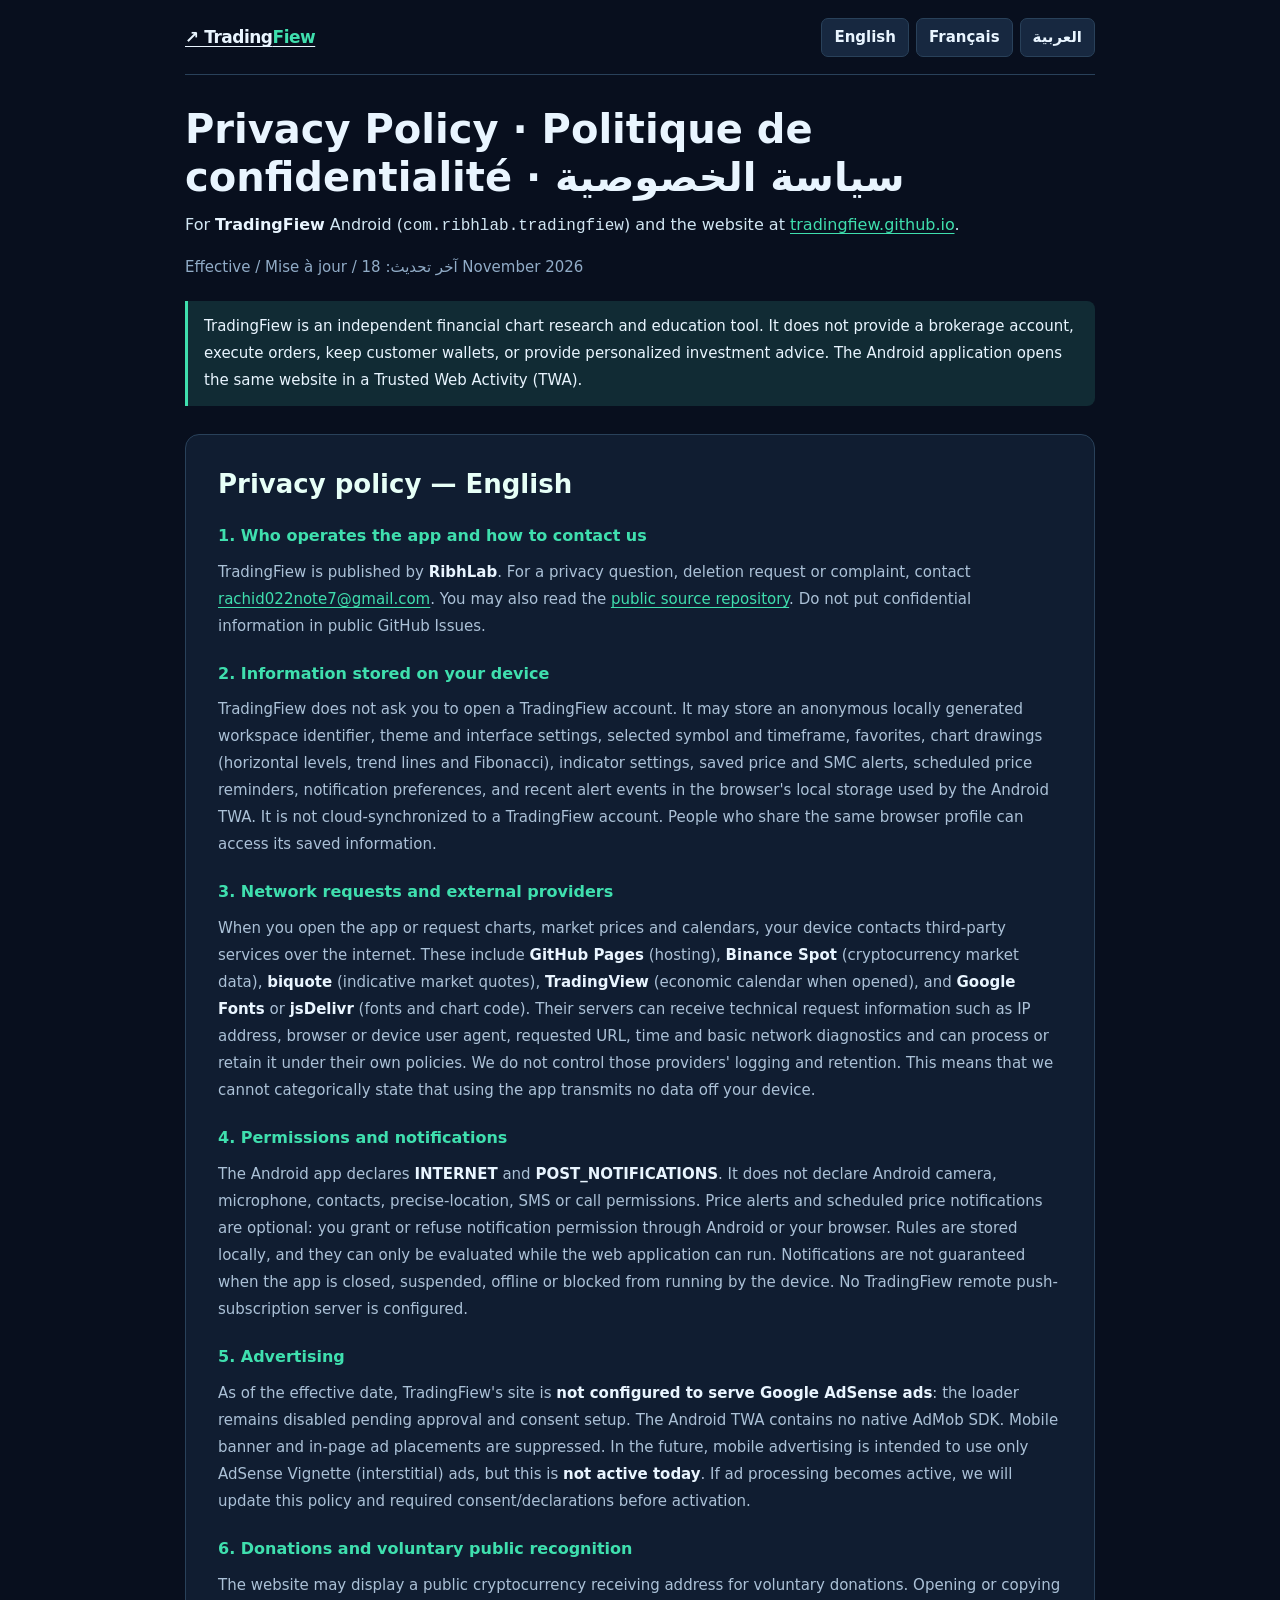
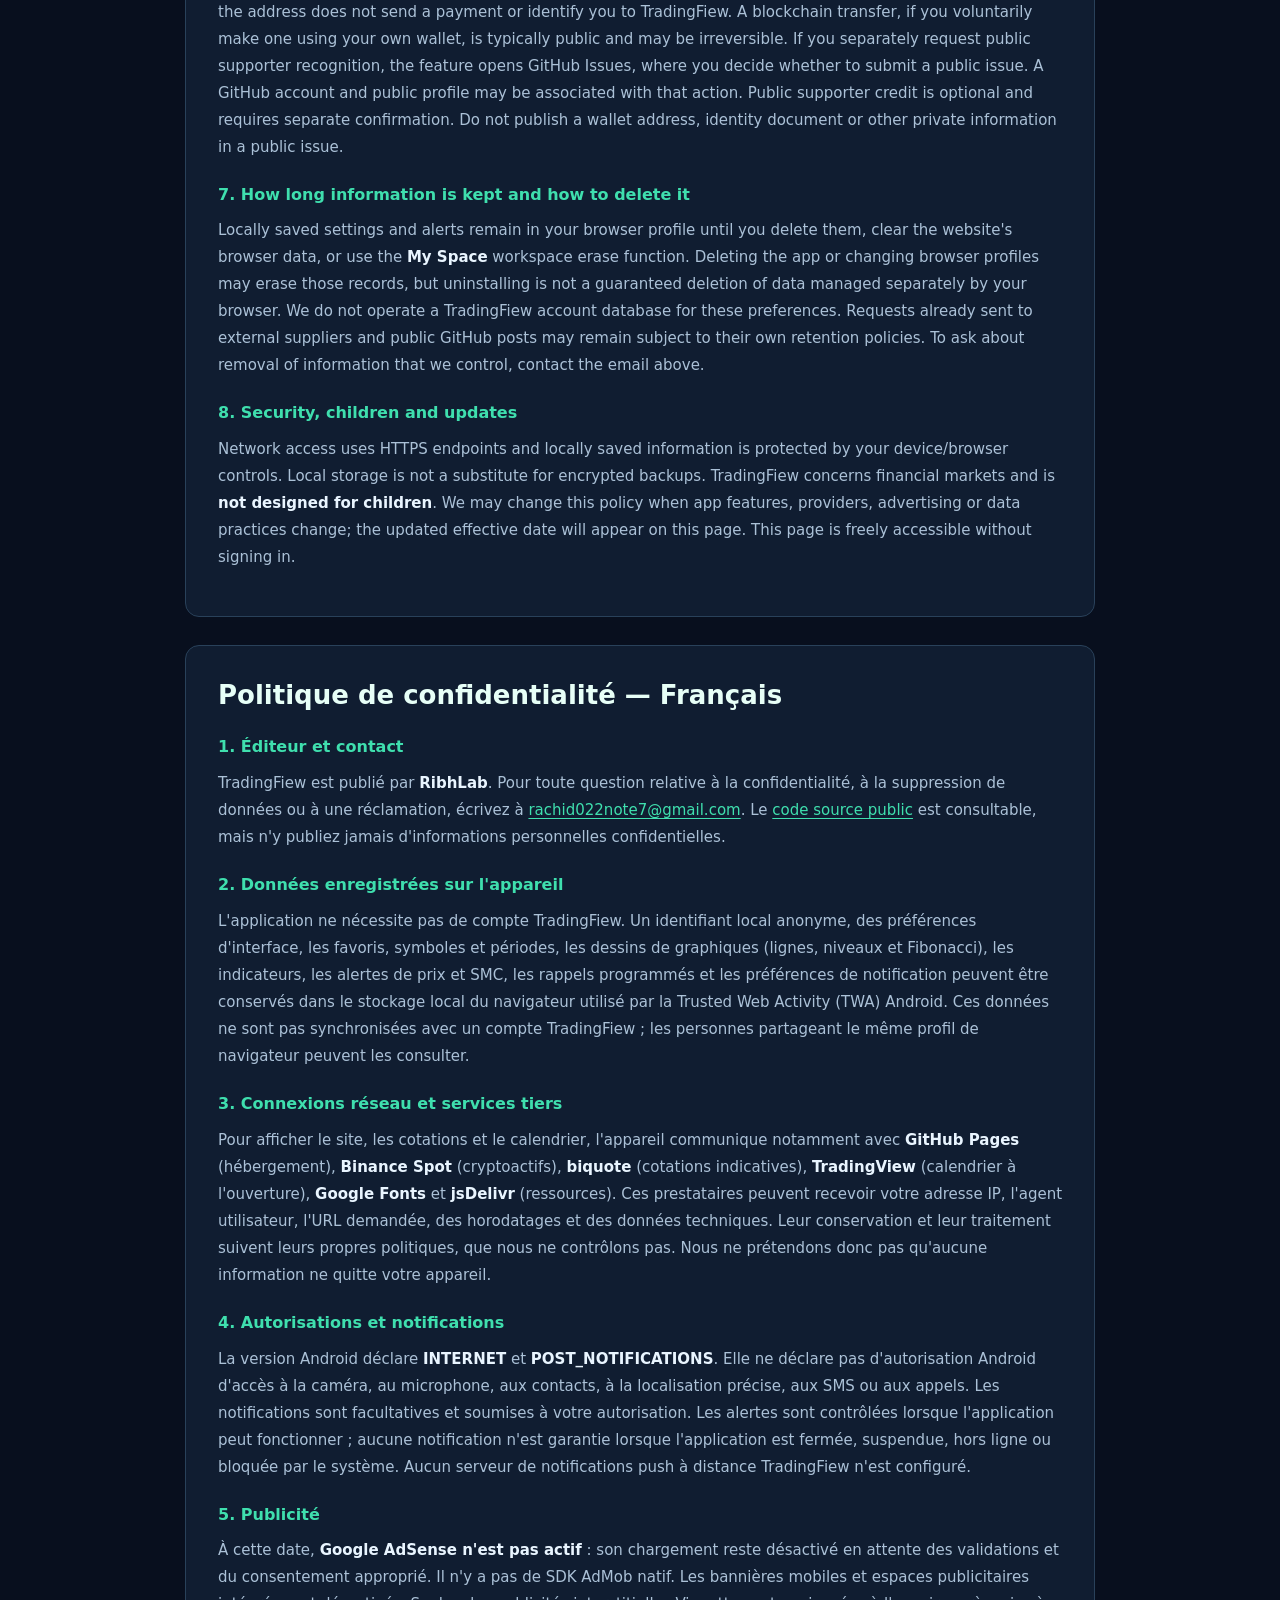
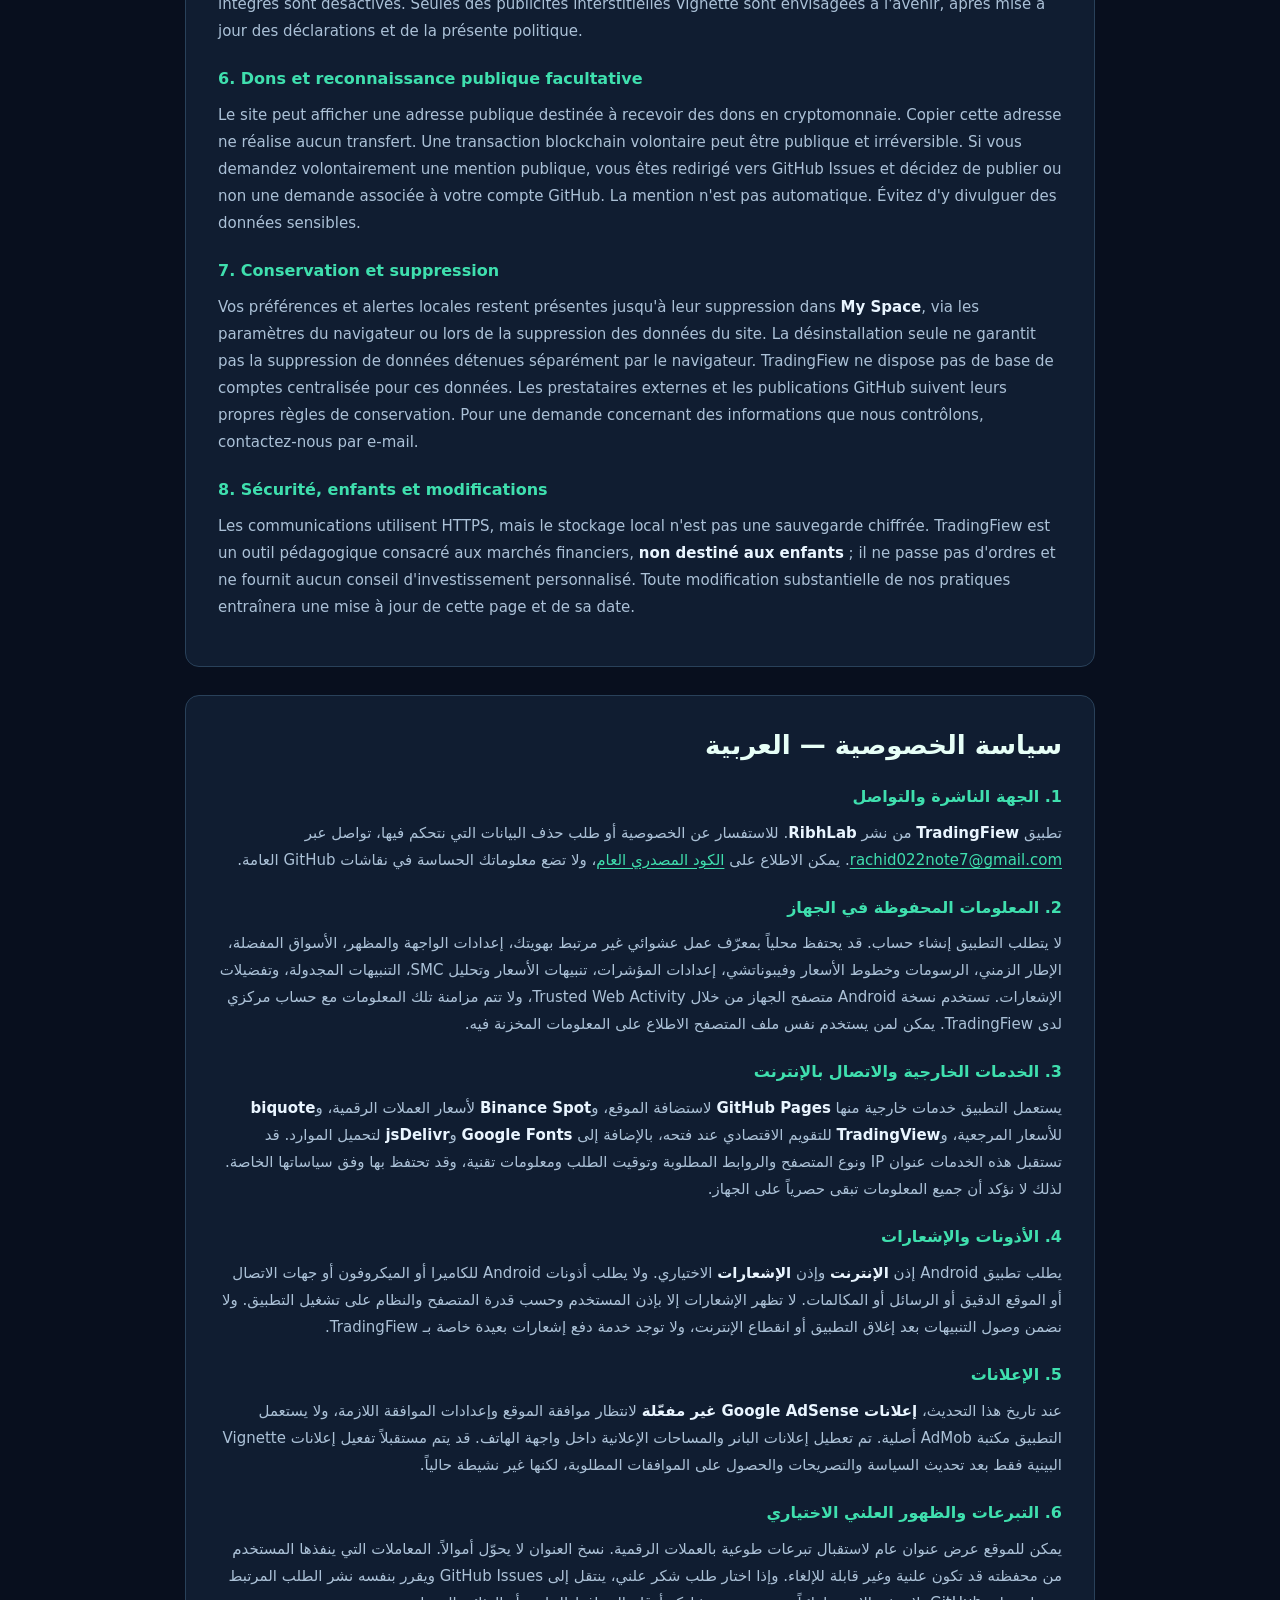
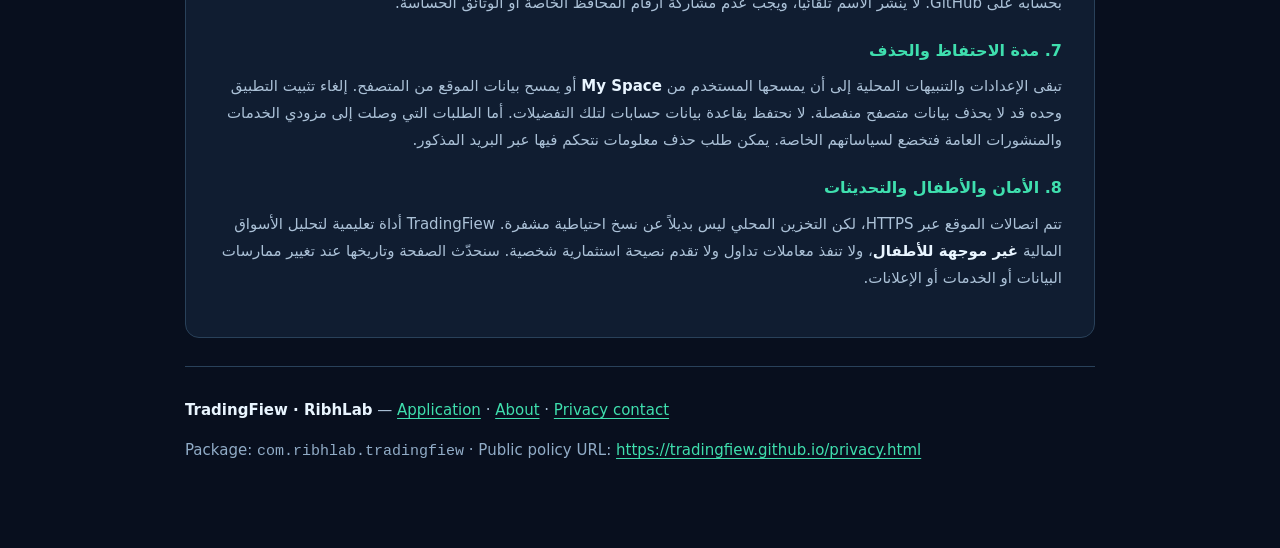
==== commit 9d54a6f4: "privacy(play): publish complete EN FR AR TradingFiew Android data, permissions, third-party and dele" ====
--- a/privacy.html
+++ b/privacy.html
@@ -1,5 +1,104 @@
-<!doctype html><html lang="en"><head><meta charset="utf-8"><meta name="viewport" content="width=device-width,initial-scale=1"><meta name="google-adsense-account" content="ca-pub-7945572016731367"><meta name="description" content="TradingFiew privacy policy, data sources and advertising disclosure."><link rel="canonical" href="https://tradingfiew.github.io/privacy.html"><title>Privacy Policy — TradingFiew</title><style>body{background:#0c1322;color:#e6f0fd;font:16px/1.8 system-ui,sans-serif;margin:0}main{max-width:850px;margin:0 auto;padding:35px 20px 75px}a{color:#42dba6}h1{line-height:1.2;font-size:2rem}h2{margin-top:28px}p,li{color:#a9bad1}strong{color:#eaf1ff}small{color:#98abc2}</style></head><body><main><p><a href="/">← TradingFiew charts</a></p><h1>Privacy Policy</h1><small>Updated 18 November 2026</small><h2>Purpose</h2><p>TradingFiew is an independent free chart research website, with no account registration, wallet custody, or order placement.</p><h2>Android application</h2><p>The Android app <strong>com.ribhlab.tradingfiew</strong> uses a Trusted Web Activity to open this same TradingFiew web terminal. It is not a trading platform and has no private account server. The Android package declares Internet access and the optional Android notification permission (POST_NOTIFICATIONS). It does not declare camera, microphone, contacts, SMS, phone-call or precise-location permissions. The underlying web app can store chart preferences, local alerts and drawings in the browser profile used by the Trusted Web Activity.</p><p>The Android runtime and chosen browser (for example Chrome) may independently process standard technical and diagnostic information under their own privacy policies. Opening market data, the economic calendar or donation links can contact external service providers. Those services can receive technical request information including IP address and user agent. Do not assume that local preferences are synchronized or encrypted cloud backups.</p><h2>Advertising in the Android version</h2><p>At the date above, TradingFiew does not load Google AdSense advertising requests in its mobile app because the site is not marked advertising-ready. The mobile implementation disables in-page banners and advertising placeholders. If approved in the future and consent requirements are met, mobile advertising is intended to be limited to the AdSense Vignette (interstitial) format; we will update this notice before enabling it.</p><h2>On-device settings</h2><p>Chart analysis is performed in the browser. Favorite markets, preferred symbol, timeframe, technical indicators, the chart window setting, theme, manually drawn price levels, trend lines and Fibonacci levels are saved in the localStorage of your browser profile. TradingFiew uses an anonymous locally generated workspace ID; this is not a user account or verified identity. Anyone with access to the same browser profile can see its saved preferences and drawings. Separate browser profiles or devices use separate storage and are not automatically synchronized. Private browsing sessions and blocked storage can lose changes when closed. You can erase the workspace in the My Space panel or remove it using your browser's website-data controls.</p><h2>Saved market alerts and phone notifications</h2>
-<p>TradingFiew optionally stores alert rules, chosen symbols and prices, enabled status, repeat and sound settings, notification preferences and recently triggered events in the local storage of your browser workspace. You can pause, resume, delete alerts, clear recent events or erase the local workspace using My Space. Alert rules are not synchronized across your devices and are not uploaded to a TradingFiew account.</p>
-<p>To check alert rules for other markets while the website remains open, your browser may make periodic requests to the public Binance Spot and indicative biquote market-data services. Browser/phone notifications require your explicit permission. A service worker may display a notification and open the relevant market when you tap it. This static website has no remote push server or push subscription service: it cannot reliably monitor markets or send new alerts after all TradingFiew pages are closed. Browsers may throttle or suspend pages in the background, and device settings can disable sound or notifications.</p>
-<p>SMC breakout scenarios are disabled by default and are technical heuristics based on confirmed closing candles. They are not personalized investment recommendations, executable orders or guarantees. Individual decisions and trading risks remain yours.</p>
-<h2>External market data</h2><p>Your browser contacts Binance for Spot cryptocurrency market data, and biquote for indicative gold, forex, index, energy and aggregated equity data. These suppliers and the hosting platform may receive technical information such as IP address, request timestamps and user agent as needed to serve their services. The site also loads font assets and TradingView Lightweight Charts from third-party CDNs.</p><h2>Advertising</h2><p>Google AdSense ownership verification and ads.txt are present. Display advertising has not been activated on the website pending separate AdSense site approval and appropriate consent management configuration. If advertising starts later, this notice must be updated beforehand to disclose cookies, personalized or non-personalized advertising and consent choices.</p><h2>Donation feature and optional public supporter credit</h2><p>The website shows a voluntarily provided USDT TRC-20 receiving address on the TRON network. BTC, ETH and USDT ERC-20 options are unavailable until separately configured. Transfers are ordinarily irreversible; verify the coin, network and receiving address before donating. TradingFiew does not process wallet custody, record private keys or automatically identify donors.</p><p>Donations are anonymous by default. If a donor separately chooses to request public recognition, they enter a display name or pseudonym and check an initially unchecked consent box. That voluntary action opens an optional public GitHub Issue, which requires a GitHub account and may display the submitter's GitHub identity. No display name is published to the TradingFiew supporters wall until the project owner confirms the donation and explicitly opts that name in to the public list. We do not show donors' wallet addresses, amounts or transaction IDs in the supporters wall.</p><p>A site visit, opening the Donate panel or copying the receiving address does not submit personal data or consent to public recognition. The public supporters list is stored in a static public file and removal requests should be made through the project's contact or GitHub Issues page.</p><h2>Reserved advertising areas</h2><p>The terminal displays labeled advertising spaces as placeholders. These are not paid ads, and no AdSense ad requests are initiated until the site has obtained approval and required consent management has been configured.</p><h2>Questions</h2><p>For project feedback you can use the <a href="https://github.com/tradingfiew/tradingfiew.github.io/issues">public GitHub Issues page</a>. Do not post private information there.</p><p><a href="/privacy.html">Privacy Policy</a> · <a href="/about.html">About the analysis</a> · <a href="/">Markets</a></p></main></body></html>+<!doctype html>
+<html lang="en">
+<head>
+<meta charset="utf-8">
+<meta name="viewport" content="width=device-width,initial-scale=1,viewport-fit=cover">
+<meta name="robots" content="index,follow">
+<meta name="description" content="TradingFiew Android and web privacy policy: on-device alerts and drawings, permissions, data services, advertising, retention and deletion.">
+<link rel="canonical" href="https://tradingfiew.github.io/privacy.html">
+<meta name="theme-color" content="#0c1627">
+<title>Privacy Policy | سياسة الخصوصية | Confidentialité — TradingFiew</title>
+<style>
+:root{color-scheme:dark;--bg:#080f1e;--panel:#101d31;--line:#29415a;--text:#e9f5ff;--muted:#abc1d7;--brand:#3fdfae}
+*{box-sizing:border-box}html{scroll-behavior:smooth}body{margin:0;background:var(--bg);color:var(--text);font:15px/1.8 system-ui,-apple-system,"Segoe UI",Arial,sans-serif}
+main{max-width:1000px;margin:auto;padding:18px clamp(15px,4vw,45px) 72px}
+a{color:var(--brand);text-underline-offset:3px;overflow-wrap:anywhere}a:focus-visible{outline:2px solid #fff;outline-offset:4px}
+header{display:flex;align-items:center;justify-content:space-between;gap:12px;padding-bottom:17px;border-bottom:1px solid var(--line);flex-wrap:wrap}
+.brand{font-size:17px;font-weight:850;color:var(--text);letter-spacing:-.5px}.brand span{color:var(--brand)}
+.lang{display:flex;gap:7px;flex-wrap:wrap}.lang a{text-decoration:none;background:#172840;border:1px solid var(--line);padding:5px 12px;border-radius:7px;color:var(--text);font-weight:700}
+h1{font-size:clamp(26px,4vw,40px);line-height:1.2;margin:30px 0 10px}h2{font-size:clamp(20px,3vw,26px);line-height:1.35;color:#e7fff7;margin:0 0 11px}
+h3{font-size:16px;color:var(--brand);margin:20px 0 5px}
+p,li{color:var(--muted)}p{margin:8px 0 13px}strong{color:var(--text)}
+small,.dim{color:#91acc7}.lead{font-size:16px;color:#d1e6f3}.info{background:#112b34;border-left:3px solid var(--brand);padding:12px 16px;border-radius:0 8px 8px 0;margin:20px 0}
+section.policy{scroll-margin-top:24px;border:1px solid var(--line);border-radius:14px;background:var(--panel);padding:clamp(16px,3vw,32px);margin-top:28px}
+section.policy ul{padding-inline-start:24px}section.policy li{margin-bottom:7px}
+section.policy[dir="rtl"]{text-align:right}section.policy[dir="rtl"] ul{padding-inline-start:0;padding-inline-end:24px}
+.grid{display:grid;grid-template-columns:repeat(auto-fit,minmax(230px,1fr));gap:10px;margin:14px 0}.tile{background:#15263c;border:1px solid var(--line);padding:12px 14px;border-radius:9px}
+footer{border-top:1px solid var(--line);margin-top:28px;padding-top:22px;color:var(--muted)}
+@media(prefers-reduced-motion:reduce){html{scroll-behavior:auto}}
+</style>
+</head>
+<body>
+<main>
+<header>
+<a class="brand" href="/" aria-label="TradingFiew home">↗ Trading<span>Fiew</span></a>
+<nav class="lang" aria-label="Privacy policy languages">
+<a href="#english" lang="en">English</a><a href="#francais" lang="fr">Français</a><a href="#arabic" lang="ar">العربية</a>
+</nav>
+</header>
+<h1>Privacy Policy · Politique de confidentialité · سياسة الخصوصية</h1>
+<p class="lead">For <strong>TradingFiew</strong> Android (<code>com.ribhlab.tradingfiew</code>) and the website at <a href="https://tradingfiew.github.io/">tradingfiew.github.io</a>.</p>
+<p class="dim">Effective / Mise à jour / آخر تحديث: 18 November 2026</p>
+<div class="info">TradingFiew is an independent financial chart research and education tool. It does not provide a brokerage account, execute orders, keep customer wallets, or provide personalized investment advice. The Android application opens the same website in a Trusted Web Activity (TWA).</div>
+<section class="policy" id="english" lang="en">
+<h2>Privacy policy — English</h2>
+<h3>1. Who operates the app and how to contact us</h3>
+<p>TradingFiew is published by <strong>RibhLab</strong>. For a privacy question, deletion request or complaint, contact <a href="mailto:rachid022note7@gmail.com">rachid022note7@gmail.com</a>. You may also read the <a href="https://github.com/tradingfiew/tradingfiew.github.io">public source repository</a>. Do not put confidential information in public GitHub Issues.</p>
+<h3>2. Information stored on your device</h3>
+<p>TradingFiew does not ask you to open a TradingFiew account. It may store an anonymous locally generated workspace identifier, theme and interface settings, selected symbol and timeframe, favorites, chart drawings (horizontal levels, trend lines and Fibonacci), indicator settings, saved price and SMC alerts, scheduled price reminders, notification preferences, and recent alert events in the browser's local storage used by the Android TWA. It is not cloud-synchronized to a TradingFiew account. People who share the same browser profile can access its saved information.</p>
+<h3>3. Network requests and external providers</h3>
+<p>When you open the app or request charts, market prices and calendars, your device contacts third-party services over the internet. These include <strong>GitHub Pages</strong> (hosting), <strong>Binance Spot</strong> (cryptocurrency market data), <strong>biquote</strong> (indicative market quotes), <strong>TradingView</strong> (economic calendar when opened), and <strong>Google Fonts</strong> or <strong>jsDelivr</strong> (fonts and chart code). Their servers can receive technical request information such as IP address, browser or device user agent, requested URL, time and basic network diagnostics and can process or retain it under their own policies. We do not control those providers' logging and retention. This means that we cannot categorically state that using the app transmits no data off your device.</p>
+<h3>4. Permissions and notifications</h3>
+<p>The Android app declares <strong>INTERNET</strong> and <strong>POST_NOTIFICATIONS</strong>. It does not declare Android camera, microphone, contacts, precise-location, SMS or call permissions. Price alerts and scheduled price notifications are optional: you grant or refuse notification permission through Android or your browser. Rules are stored locally, and they can only be evaluated while the web application can run. Notifications are not guaranteed when the app is closed, suspended, offline or blocked from running by the device. No TradingFiew remote push-subscription server is configured.</p>
+<h3>5. Advertising</h3>
+<p>As of the effective date, TradingFiew's site is <strong>not configured to serve Google AdSense ads</strong>: the loader remains disabled pending approval and consent setup. The Android TWA contains no native AdMob SDK. Mobile banner and in-page ad placements are suppressed. In the future, mobile advertising is intended to use only AdSense Vignette (interstitial) ads, but this is <strong>not active today</strong>. If ad processing becomes active, we will update this policy and required consent/declarations before activation.</p>
+<h3>6. Donations and voluntary public recognition</h3>
+<p>The website may display a public cryptocurrency receiving address for voluntary donations. Opening or copying the address does not send a payment or identify you to TradingFiew. A blockchain transfer, if you voluntarily make one using your own wallet, is typically public and may be irreversible. If you separately request public supporter recognition, the feature opens GitHub Issues, where you decide whether to submit a public issue. A GitHub account and public profile may be associated with that action. Public supporter credit is optional and requires separate confirmation. Do not publish a wallet address, identity document or other private information in a public issue.</p>
+<h3>7. How long information is kept and how to delete it</h3>
+<p>Locally saved settings and alerts remain in your browser profile until you delete them, clear the website's browser data, or use the <strong>My Space</strong> workspace erase function. Deleting the app or changing browser profiles may erase those records, but uninstalling is not a guaranteed deletion of data managed separately by your browser. We do not operate a TradingFiew account database for these preferences. Requests already sent to external suppliers and public GitHub posts may remain subject to their own retention policies. To ask about removal of information that we control, contact the email above.</p>
+<h3>8. Security, children and updates</h3>
+<p>Network access uses HTTPS endpoints and locally saved information is protected by your device/browser controls. Local storage is not a substitute for encrypted backups. TradingFiew concerns financial markets and is <strong>not designed for children</strong>. We may change this policy when app features, providers, advertising or data practices change; the updated effective date will appear on this page. This page is freely accessible without signing in.</p>
+</section>
+<section class="policy" id="francais" lang="fr">
+<h2>Politique de confidentialité — Français</h2>
+<h3>1. Éditeur et contact</h3>
+<p>TradingFiew est publié par <strong>RibhLab</strong>. Pour toute question relative à la confidentialité, à la suppression de données ou à une réclamation, écrivez à <a href="mailto:rachid022note7@gmail.com">rachid022note7@gmail.com</a>. Le <a href="https://github.com/tradingfiew/tradingfiew.github.io">code source public</a> est consultable, mais n'y publiez jamais d'informations personnelles confidentielles.</p>
+<h3>2. Données enregistrées sur l'appareil</h3>
+<p>L'application ne nécessite pas de compte TradingFiew. Un identifiant local anonyme, des préférences d'interface, les favoris, symboles et périodes, les dessins de graphiques (lignes, niveaux et Fibonacci), les indicateurs, les alertes de prix et SMC, les rappels programmés et les préférences de notification peuvent être conservés dans le stockage local du navigateur utilisé par la Trusted Web Activity (TWA) Android. Ces données ne sont pas synchronisées avec un compte TradingFiew ; les personnes partageant le même profil de navigateur peuvent les consulter.</p>
+<h3>3. Connexions réseau et services tiers</h3>
+<p>Pour afficher le site, les cotations et le calendrier, l'appareil communique notamment avec <strong>GitHub Pages</strong> (hébergement), <strong>Binance Spot</strong> (cryptoactifs), <strong>biquote</strong> (cotations indicatives), <strong>TradingView</strong> (calendrier à l'ouverture), <strong>Google Fonts</strong> et <strong>jsDelivr</strong> (ressources). Ces prestataires peuvent recevoir votre adresse IP, l'agent utilisateur, l'URL demandée, des horodatages et des données techniques. Leur conservation et leur traitement suivent leurs propres politiques, que nous ne contrôlons pas. Nous ne prétendons donc pas qu'aucune information ne quitte votre appareil.</p>
+<h3>4. Autorisations et notifications</h3>
+<p>La version Android déclare <strong>INTERNET</strong> et <strong>POST_NOTIFICATIONS</strong>. Elle ne déclare pas d'autorisation Android d'accès à la caméra, au microphone, aux contacts, à la localisation précise, aux SMS ou aux appels. Les notifications sont facultatives et soumises à votre autorisation. Les alertes sont contrôlées lorsque l'application peut fonctionner ; aucune notification n'est garantie lorsque l'application est fermée, suspendue, hors ligne ou bloquée par le système. Aucun serveur de notifications push à distance TradingFiew n'est configuré.</p>
+<h3>5. Publicité</h3>
+<p>À cette date, <strong>Google AdSense n'est pas actif</strong> : son chargement reste désactivé en attente des validations et du consentement approprié. Il n'y a pas de SDK AdMob natif. Les bannières mobiles et espaces publicitaires intégrés sont désactivés. Seules des publicités interstitielles Vignette sont envisagées à l'avenir, après mise à jour des déclarations et de la présente politique.</p>
+<h3>6. Dons et reconnaissance publique facultative</h3>
+<p>Le site peut afficher une adresse publique destinée à recevoir des dons en cryptomonnaie. Copier cette adresse ne réalise aucun transfert. Une transaction blockchain volontaire peut être publique et irréversible. Si vous demandez volontairement une mention publique, vous êtes redirigé vers GitHub Issues et décidez de publier ou non une demande associée à votre compte GitHub. La mention n'est pas automatique. Évitez d'y divulguer des données sensibles.</p>
+<h3>7. Conservation et suppression</h3>
+<p>Vos préférences et alertes locales restent présentes jusqu'à leur suppression dans <strong>My Space</strong>, via les paramètres du navigateur ou lors de la suppression des données du site. La désinstallation seule ne garantit pas la suppression de données détenues séparément par le navigateur. TradingFiew ne dispose pas de base de comptes centralisée pour ces données. Les prestataires externes et les publications GitHub suivent leurs propres règles de conservation. Pour une demande concernant des informations que nous contrôlons, contactez-nous par e-mail.</p>
+<h3>8. Sécurité, enfants et modifications</h3>
+<p>Les communications utilisent HTTPS, mais le stockage local n'est pas une sauvegarde chiffrée. TradingFiew est un outil pédagogique consacré aux marchés financiers, <strong>non destiné aux enfants</strong> ; il ne passe pas d'ordres et ne fournit aucun conseil d'investissement personnalisé. Toute modification substantielle de nos pratiques entraînera une mise à jour de cette page et de sa date.</p>
+</section>
+<section class="policy" id="arabic" lang="ar" dir="rtl">
+<h2>سياسة الخصوصية — العربية</h2>
+<h3>1. الجهة الناشرة والتواصل</h3>
+<p>تطبيق <strong>TradingFiew</strong> من نشر <strong>RibhLab</strong>. للاستفسار عن الخصوصية أو طلب حذف البيانات التي نتحكم فيها، تواصل عبر <a href="mailto:rachid022note7@gmail.com" dir="ltr">rachid022note7@gmail.com</a>. يمكن الاطلاع على <a href="https://github.com/tradingfiew/tradingfiew.github.io">الكود المصدري العام</a>، ولا تضع معلوماتك الحساسة في نقاشات GitHub العامة.</p>
+<h3>2. المعلومات المحفوظة في الجهاز</h3>
+<p>لا يتطلب التطبيق إنشاء حساب. قد يحتفظ محلياً بمعرّف عمل عشوائي غير مرتبط بهويتك، إعدادات الواجهة والمظهر، الأسواق المفضلة، الإطار الزمني، الرسومات وخطوط الأسعار وفيبوناتشي، إعدادات المؤشرات، تنبيهات الأسعار وتحليل SMC، التنبيهات المجدولة، وتفضيلات الإشعارات. تستخدم نسخة Android متصفح الجهاز من خلال Trusted Web Activity، ولا تتم مزامنة تلك المعلومات مع حساب مركزي لدى TradingFiew. يمكن لمن يستخدم نفس ملف المتصفح الاطلاع على المعلومات المخزنة فيه.</p>
+<h3>3. الخدمات الخارجية والاتصال بالإنترنت</h3>
+<p>يستعمل التطبيق خدمات خارجية منها <strong>GitHub Pages</strong> لاستضافة الموقع، و<strong>Binance Spot</strong> لأسعار العملات الرقمية، و<strong>biquote</strong> للأسعار المرجعية، و<strong>TradingView</strong> للتقويم الاقتصادي عند فتحه، بالإضافة إلى <strong>Google Fonts</strong> و<strong>jsDelivr</strong> لتحميل الموارد. قد تستقبل هذه الخدمات عنوان IP ونوع المتصفح والروابط المطلوبة وتوقيت الطلب ومعلومات تقنية، وقد تحتفظ بها وفق سياساتها الخاصة. لذلك لا نؤكد أن جميع المعلومات تبقى حصرياً على الجهاز.</p>
+<h3>4. الأذونات والإشعارات</h3>
+<p>يطلب تطبيق Android إذن <strong>الإنترنت</strong> وإذن <strong>الإشعارات</strong> الاختياري. ولا يطلب أذونات Android للكاميرا أو الميكروفون أو جهات الاتصال أو الموقع الدقيق أو الرسائل أو المكالمات. لا تظهر الإشعارات إلا بإذن المستخدم وحسب قدرة المتصفح والنظام على تشغيل التطبيق. ولا نضمن وصول التنبيهات بعد إغلاق التطبيق أو انقطاع الإنترنت، ولا توجد خدمة دفع إشعارات بعيدة خاصة بـ TradingFiew.</p>
+<h3>5. الإعلانات</h3>
+<p>عند تاريخ هذا التحديث، <strong>إعلانات Google AdSense غير مفعّلة</strong> لانتظار موافقة الموقع وإعدادات الموافقة اللازمة، ولا يستعمل التطبيق مكتبة AdMob أصلية. تم تعطيل إعلانات البانر والمساحات الإعلانية داخل واجهة الهاتف. قد يتم مستقبلاً تفعيل إعلانات Vignette البينية فقط بعد تحديث السياسة والتصريحات والحصول على الموافقات المطلوبة، لكنها غير نشيطة حالياً.</p>
+<h3>6. التبرعات والظهور العلني الاختياري</h3>
+<p>يمكن للموقع عرض عنوان عام لاستقبال تبرعات طوعية بالعملات الرقمية. نسخ العنوان لا يحوّل أموالاً. المعاملات التي ينفذها المستخدم من محفظته قد تكون علنية وغير قابلة للإلغاء. وإذا اختار طلب شكر علني، ينتقل إلى GitHub Issues ويقرر بنفسه نشر الطلب المرتبط بحسابه على GitHub. لا ينشر الاسم تلقائياً، ويجب عدم مشاركة أرقام المحافظ الخاصة أو الوثائق الحساسة.</p>
+<h3>7. مدة الاحتفاظ والحذف</h3>
+<p>تبقى الإعدادات والتنبيهات المحلية إلى أن يمسحها المستخدم من <strong>My Space</strong> أو يمسح بيانات الموقع من المتصفح. إلغاء تثبيت التطبيق وحده قد لا يحذف بيانات متصفح منفصلة. لا نحتفظ بقاعدة بيانات حسابات لتلك التفضيلات. أما الطلبات التي وصلت إلى مزودي الخدمات والمنشورات العامة فتخضع لسياساتهم الخاصة. يمكن طلب حذف معلومات نتحكم فيها عبر البريد المذكور.</p>
+<h3>8. الأمان والأطفال والتحديثات</h3>
+<p>تتم اتصالات الموقع عبر HTTPS، لكن التخزين المحلي ليس بديلاً عن نسخ احتياطية مشفرة. TradingFiew أداة تعليمية لتحليل الأسواق المالية <strong>غير موجهة للأطفال</strong>، ولا تنفذ معاملات تداول ولا تقدم نصيحة استثمارية شخصية. سنحدّث الصفحة وتاريخها عند تغيير ممارسات البيانات أو الخدمات أو الإعلانات.</p>
+</section>
+<footer>
+<p><strong>TradingFiew · RibhLab</strong> — <a href="/">Application</a> · <a href="/about.html">About</a> · <a href="mailto:rachid022note7@gmail.com">Privacy contact</a></p>
+<p class="dim">Package: <code>com.ribhlab.tradingfiew</code> · Public policy URL: <a href="https://tradingfiew.github.io/privacy.html">https://tradingfiew.github.io/privacy.html</a></p>
+</footer>
+</main></body></html>
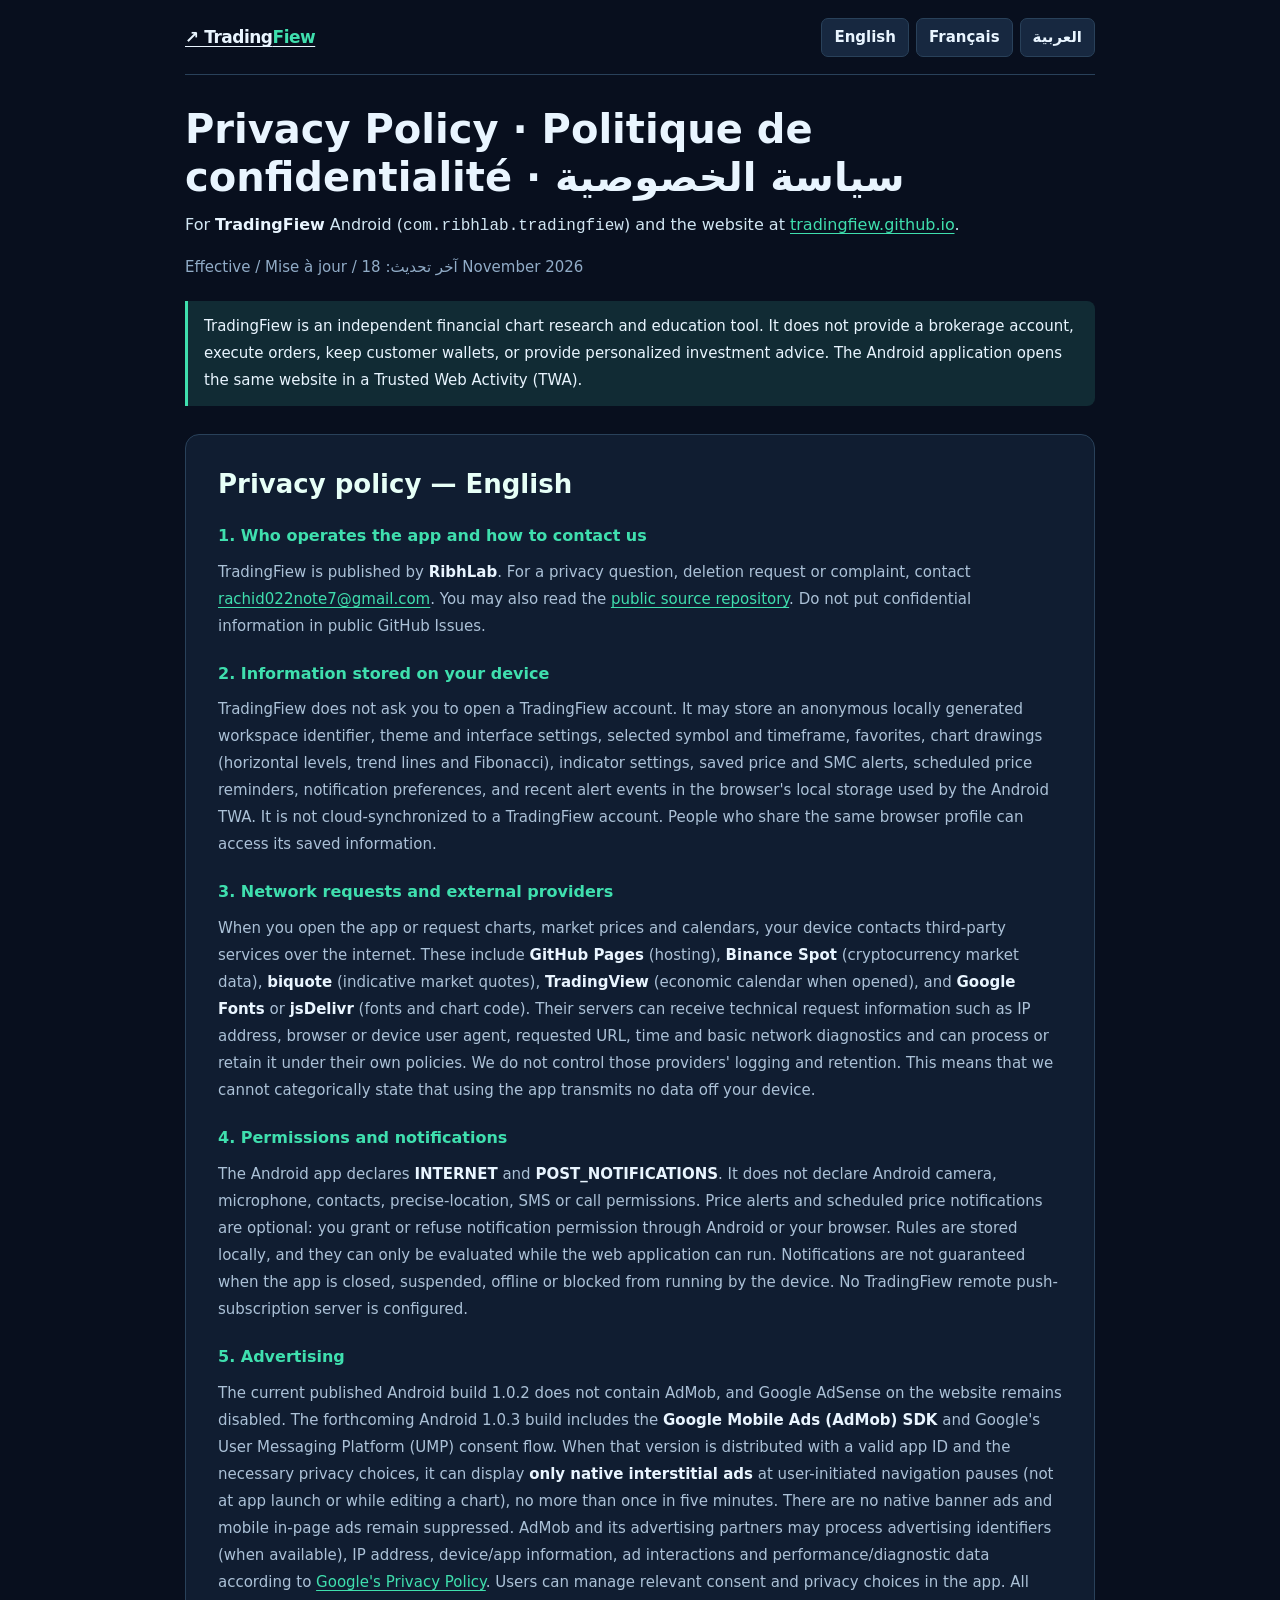
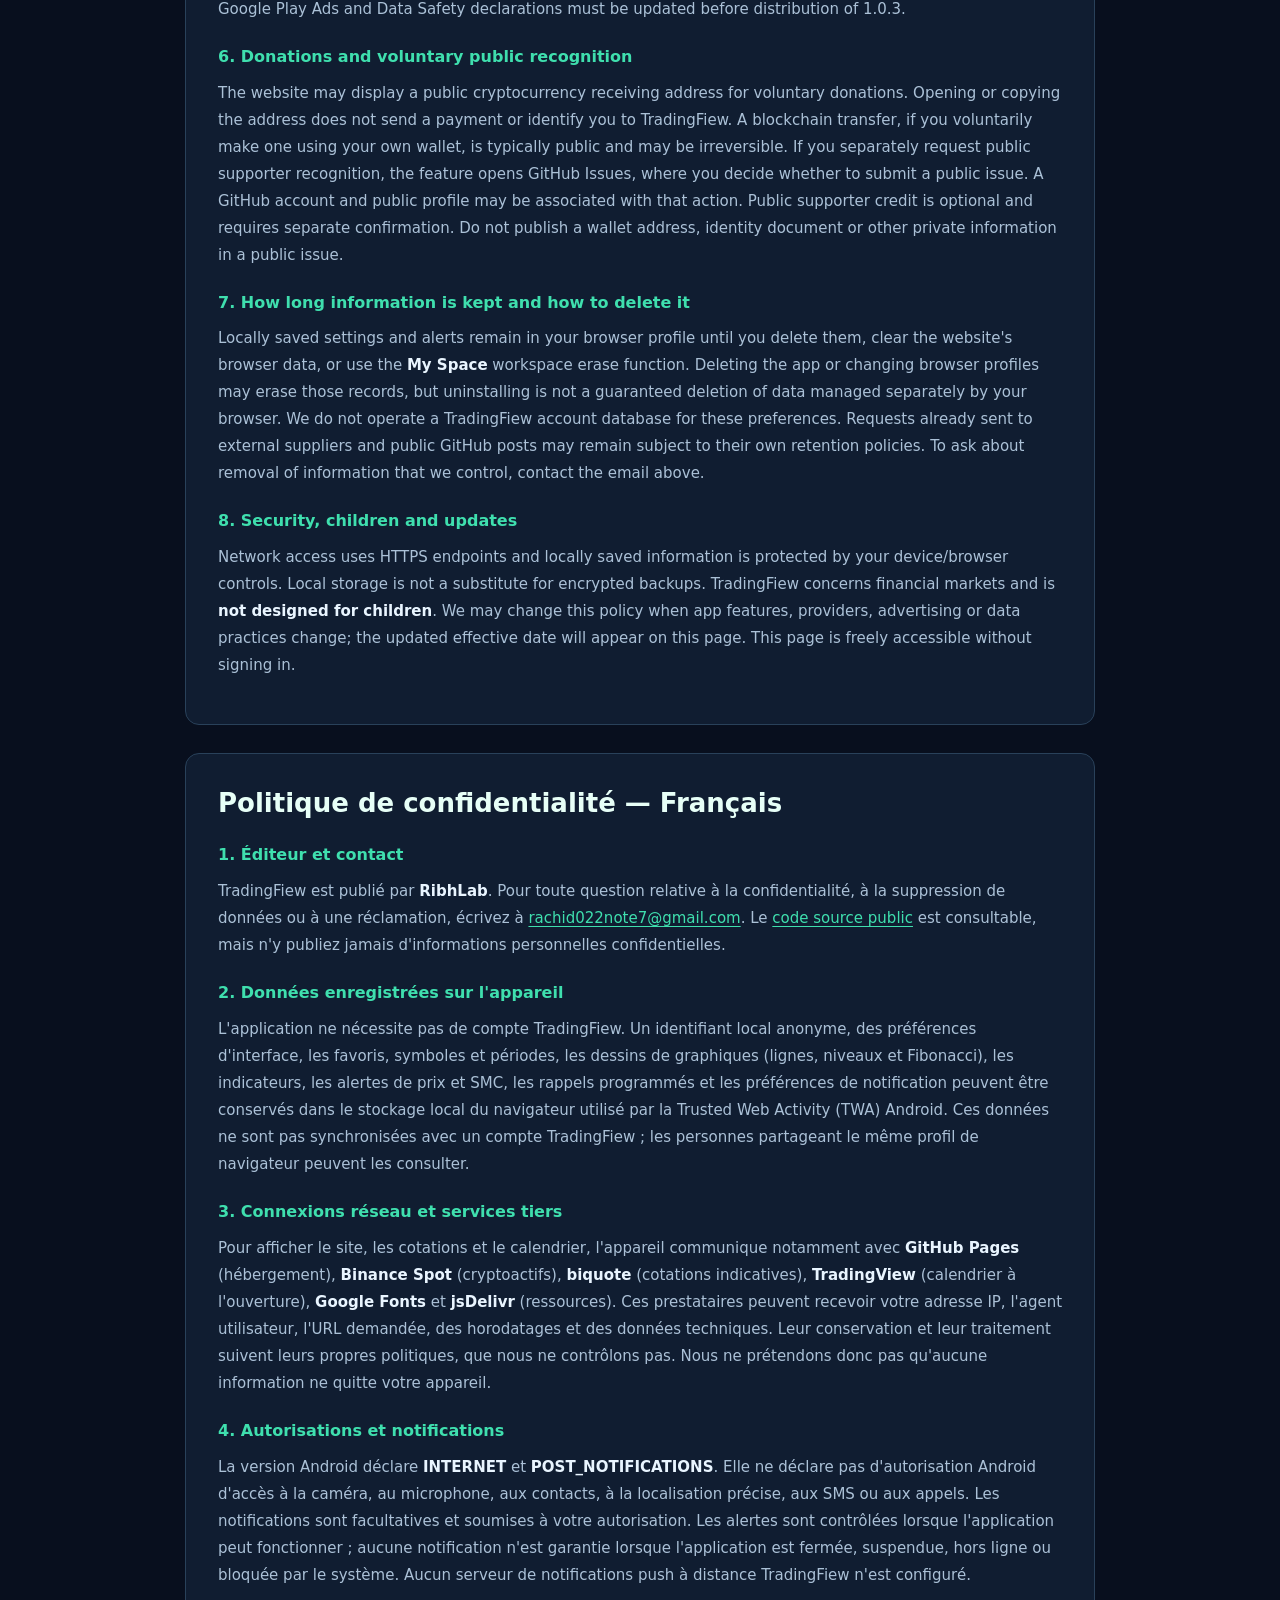
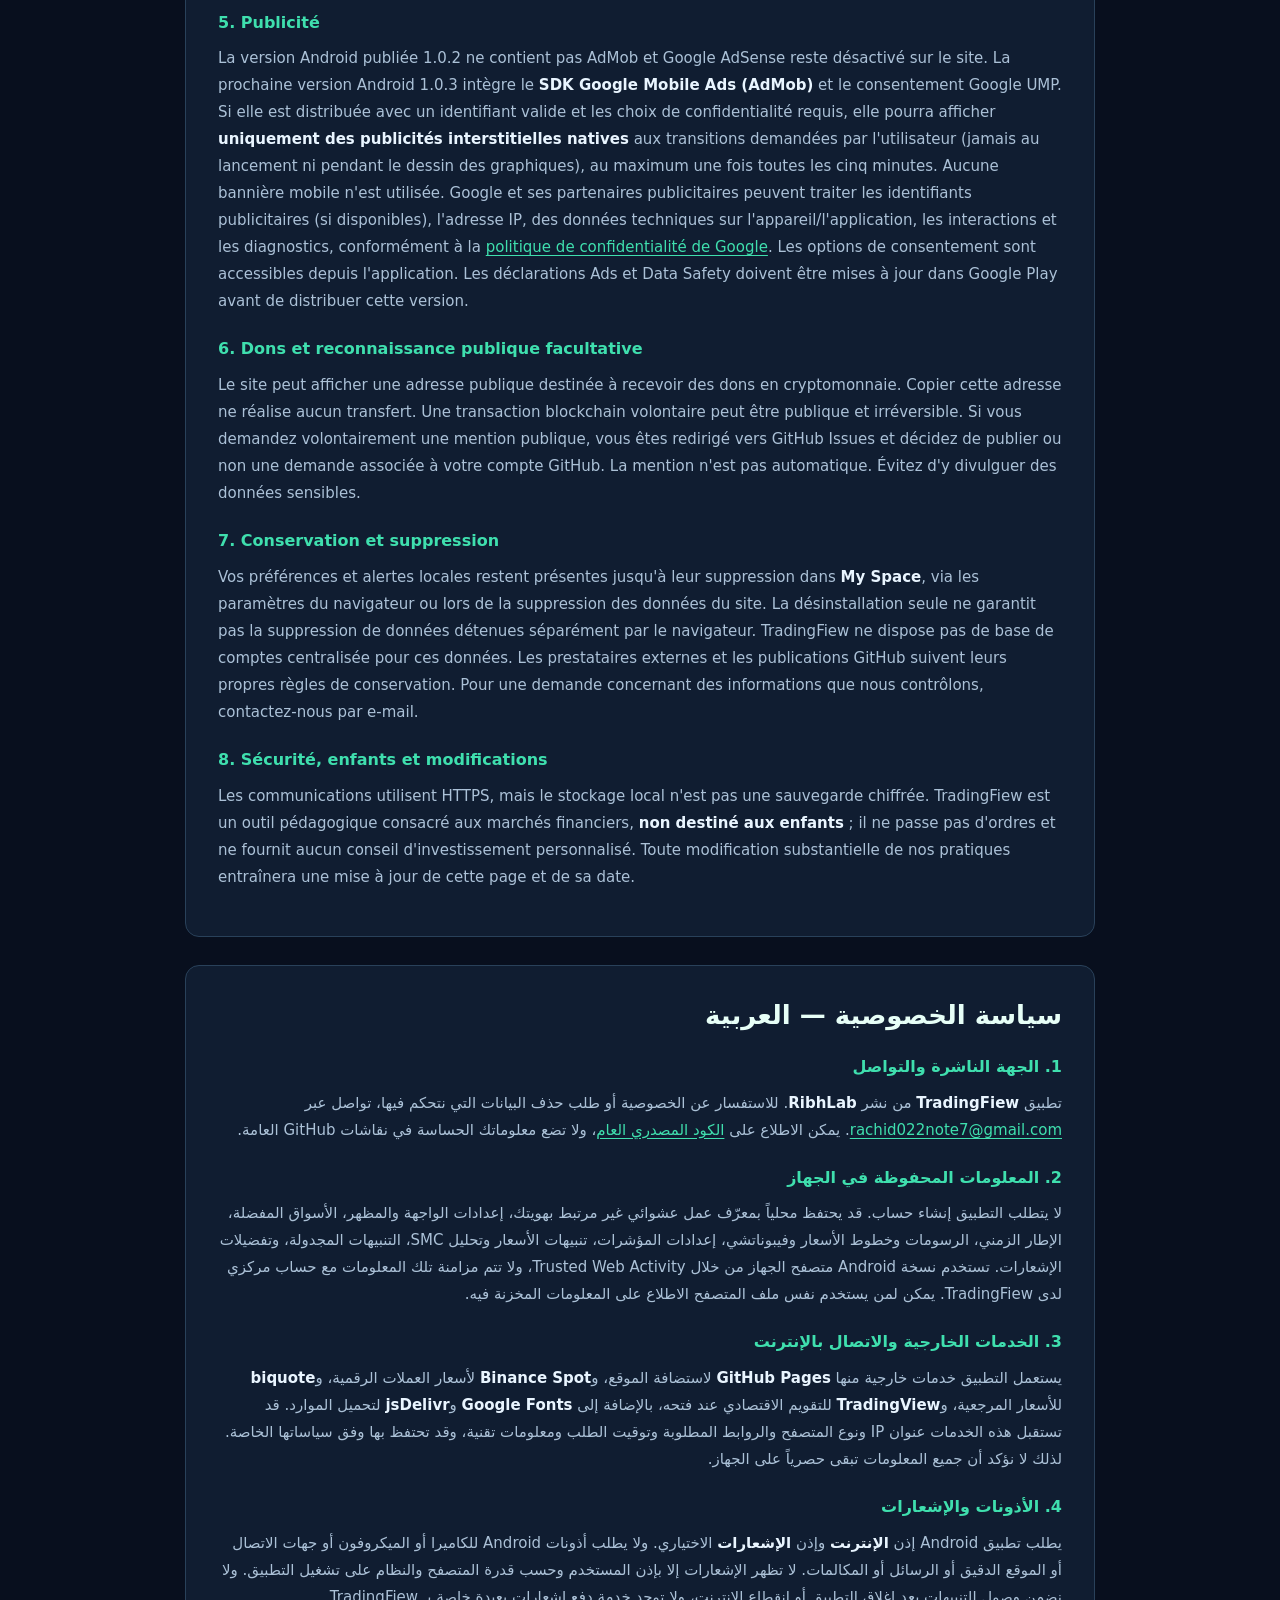
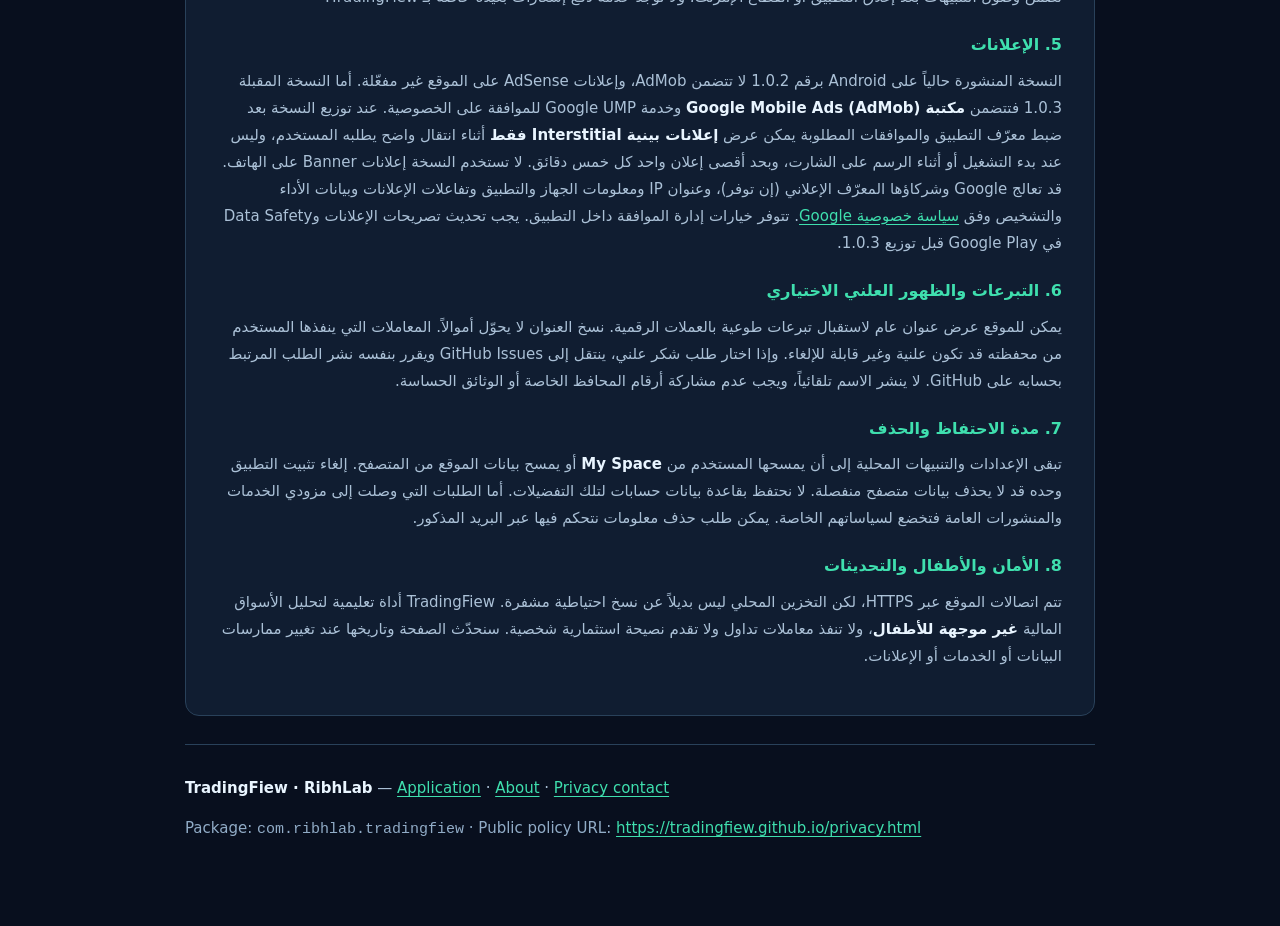
==== commit ea549c1b: "privacy(admob): disclose upcoming SDK/UMP, only interstitials, possible IDs/IP processing and privac" ====
--- a/privacy.html
+++ b/privacy.html
@@ -51,7 +51,7 @@
 <h3>4. Permissions and notifications</h3>
 <p>The Android app declares <strong>INTERNET</strong> and <strong>POST_NOTIFICATIONS</strong>. It does not declare Android camera, microphone, contacts, precise-location, SMS or call permissions. Price alerts and scheduled price notifications are optional: you grant or refuse notification permission through Android or your browser. Rules are stored locally, and they can only be evaluated while the web application can run. Notifications are not guaranteed when the app is closed, suspended, offline or blocked from running by the device. No TradingFiew remote push-subscription server is configured.</p>
 <h3>5. Advertising</h3>
-<p>As of the effective date, TradingFiew's site is <strong>not configured to serve Google AdSense ads</strong>: the loader remains disabled pending approval and consent setup. The Android TWA contains no native AdMob SDK. Mobile banner and in-page ad placements are suppressed. In the future, mobile advertising is intended to use only AdSense Vignette (interstitial) ads, but this is <strong>not active today</strong>. If ad processing becomes active, we will update this policy and required consent/declarations before activation.</p>
+<p>The current published Android build 1.0.2 does not contain AdMob, and Google AdSense on the website remains disabled. The forthcoming Android 1.0.3 build includes the <strong>Google Mobile Ads (AdMob) SDK</strong> and Google's User Messaging Platform (UMP) consent flow. When that version is distributed with a valid app ID and the necessary privacy choices, it can display <strong>only native interstitial ads</strong> at user-initiated navigation pauses (not at app launch or while editing a chart), no more than once in five minutes. There are no native banner ads and mobile in-page ads remain suppressed. AdMob and its advertising partners may process advertising identifiers (when available), IP address, device/app information, ad interactions and performance/diagnostic data according to <a href='https://policies.google.com/privacy' target='_blank' rel='noopener noreferrer'>Google's Privacy Policy</a>. Users can manage relevant consent and privacy choices in the app. All Google Play Ads and Data Safety declarations must be updated before distribution of 1.0.3.</p>
 <h3>6. Donations and voluntary public recognition</h3>
 <p>The website may display a public cryptocurrency receiving address for voluntary donations. Opening or copying the address does not send a payment or identify you to TradingFiew. A blockchain transfer, if you voluntarily make one using your own wallet, is typically public and may be irreversible. If you separately request public supporter recognition, the feature opens GitHub Issues, where you decide whether to submit a public issue. A GitHub account and public profile may be associated with that action. Public supporter credit is optional and requires separate confirmation. Do not publish a wallet address, identity document or other private information in a public issue.</p>
 <h3>7. How long information is kept and how to delete it</h3>
@@ -70,7 +70,7 @@
 <h3>4. Autorisations et notifications</h3>
 <p>La version Android déclare <strong>INTERNET</strong> et <strong>POST_NOTIFICATIONS</strong>. Elle ne déclare pas d'autorisation Android d'accès à la caméra, au microphone, aux contacts, à la localisation précise, aux SMS ou aux appels. Les notifications sont facultatives et soumises à votre autorisation. Les alertes sont contrôlées lorsque l'application peut fonctionner ; aucune notification n'est garantie lorsque l'application est fermée, suspendue, hors ligne ou bloquée par le système. Aucun serveur de notifications push à distance TradingFiew n'est configuré.</p>
 <h3>5. Publicité</h3>
-<p>À cette date, <strong>Google AdSense n'est pas actif</strong> : son chargement reste désactivé en attente des validations et du consentement approprié. Il n'y a pas de SDK AdMob natif. Les bannières mobiles et espaces publicitaires intégrés sont désactivés. Seules des publicités interstitielles Vignette sont envisagées à l'avenir, après mise à jour des déclarations et de la présente politique.</p>
+<p>La version Android publiée 1.0.2 ne contient pas AdMob et Google AdSense reste désactivé sur le site. La prochaine version Android 1.0.3 intègre le <strong>SDK Google Mobile Ads (AdMob)</strong> et le consentement Google UMP. Si elle est distribuée avec un identifiant valide et les choix de confidentialité requis, elle pourra afficher <strong>uniquement des publicités interstitielles natives</strong> aux transitions demandées par l'utilisateur (jamais au lancement ni pendant le dessin des graphiques), au maximum une fois toutes les cinq minutes. Aucune bannière mobile n'est utilisée. Google et ses partenaires publicitaires peuvent traiter les identifiants publicitaires (si disponibles), l'adresse IP, des données techniques sur l'appareil/l'application, les interactions et les diagnostics, conformément à la <a href='https://policies.google.com/privacy' target='_blank' rel='noopener noreferrer'>politique de confidentialité de Google</a>. Les options de consentement sont accessibles depuis l'application. Les déclarations Ads et Data Safety doivent être mises à jour dans Google Play avant de distribuer cette version.</p>
 <h3>6. Dons et reconnaissance publique facultative</h3>
 <p>Le site peut afficher une adresse publique destinée à recevoir des dons en cryptomonnaie. Copier cette adresse ne réalise aucun transfert. Une transaction blockchain volontaire peut être publique et irréversible. Si vous demandez volontairement une mention publique, vous êtes redirigé vers GitHub Issues et décidez de publier ou non une demande associée à votre compte GitHub. La mention n'est pas automatique. Évitez d'y divulguer des données sensibles.</p>
 <h3>7. Conservation et suppression</h3>
@@ -89,7 +89,7 @@
 <h3>4. الأذونات والإشعارات</h3>
 <p>يطلب تطبيق Android إذن <strong>الإنترنت</strong> وإذن <strong>الإشعارات</strong> الاختياري. ولا يطلب أذونات Android للكاميرا أو الميكروفون أو جهات الاتصال أو الموقع الدقيق أو الرسائل أو المكالمات. لا تظهر الإشعارات إلا بإذن المستخدم وحسب قدرة المتصفح والنظام على تشغيل التطبيق. ولا نضمن وصول التنبيهات بعد إغلاق التطبيق أو انقطاع الإنترنت، ولا توجد خدمة دفع إشعارات بعيدة خاصة بـ TradingFiew.</p>
 <h3>5. الإعلانات</h3>
-<p>عند تاريخ هذا التحديث، <strong>إعلانات Google AdSense غير مفعّلة</strong> لانتظار موافقة الموقع وإعدادات الموافقة اللازمة، ولا يستعمل التطبيق مكتبة AdMob أصلية. تم تعطيل إعلانات البانر والمساحات الإعلانية داخل واجهة الهاتف. قد يتم مستقبلاً تفعيل إعلانات Vignette البينية فقط بعد تحديث السياسة والتصريحات والحصول على الموافقات المطلوبة، لكنها غير نشيطة حالياً.</p>
+<p>النسخة المنشورة حالياً على Android برقم 1.0.2 لا تتضمن AdMob، وإعلانات AdSense على الموقع غير مفعّلة. أما النسخة المقبلة 1.0.3 فتتضمن <strong>مكتبة Google Mobile Ads (AdMob)</strong> وخدمة Google UMP للموافقة على الخصوصية. عند توزيع النسخة بعد ضبط معرّف التطبيق والموافقات المطلوبة يمكن عرض <strong>إعلانات بينية Interstitial فقط</strong> أثناء انتقال واضح يطلبه المستخدم، وليس عند بدء التشغيل أو أثناء الرسم على الشارت، وبحد أقصى إعلان واحد كل خمس دقائق. لا تستخدم النسخة إعلانات Banner على الهاتف. قد تعالج Google وشركاؤها المعرّف الإعلاني (إن توفر)، وعنوان IP ومعلومات الجهاز والتطبيق وتفاعلات الإعلانات وبيانات الأداء والتشخيص وفق <a href='https://policies.google.com/privacy' target='_blank' rel='noopener noreferrer'>سياسة خصوصية Google</a>. تتوفر خيارات إدارة الموافقة داخل التطبيق. يجب تحديث تصريحات الإعلانات وData Safety في Google Play قبل توزيع 1.0.3.</p>
 <h3>6. التبرعات والظهور العلني الاختياري</h3>
 <p>يمكن للموقع عرض عنوان عام لاستقبال تبرعات طوعية بالعملات الرقمية. نسخ العنوان لا يحوّل أموالاً. المعاملات التي ينفذها المستخدم من محفظته قد تكون علنية وغير قابلة للإلغاء. وإذا اختار طلب شكر علني، ينتقل إلى GitHub Issues ويقرر بنفسه نشر الطلب المرتبط بحسابه على GitHub. لا ينشر الاسم تلقائياً، ويجب عدم مشاركة أرقام المحافظ الخاصة أو الوثائق الحساسة.</p>
 <h3>7. مدة الاحتفاظ والحذف</h3>
@@ -100,5 +100,19 @@
 <footer>
 <p><strong>TradingFiew · RibhLab</strong> — <a href="/">Application</a> · <a href="/about.html">About</a> · <a href="mailto:rachid022note7@gmail.com">Privacy contact</a></p>
 <p class="dim">Package: <code>com.ribhlab.tradingfiew</code> · Public policy URL: <a href="https://tradingfiew.github.io/privacy.html">https://tradingfiew.github.io/privacy.html</a></p>
+<p><button type="button" id="nativeAdPrivacyBtn" hidden style="background:#173a3c;border:1px solid #3fdfae;border-radius:8px;color:#e9f5ff;padding:10px 16px;cursor:pointer">Android Ad Privacy Choices · Choix publicitaires · خيارات خصوصية الإعلانات</button></p>
+<script>
+(function(){
+  var button=document.getElementById('nativeAdPrivacyBtn');
+  try {
+    if(sessionStorage.getItem('tradingfiew:native-twa')==='1'){
+      button.hidden=false;
+      button.addEventListener('click',function(){
+        location.href='intent://privacy-options#Intent;scheme=tradingfiew;package=com.ribhlab.tradingfiew;end';
+      });
+    }
+  }catch(error){}
+})();
+</script>
 </footer>
 </main></body></html>
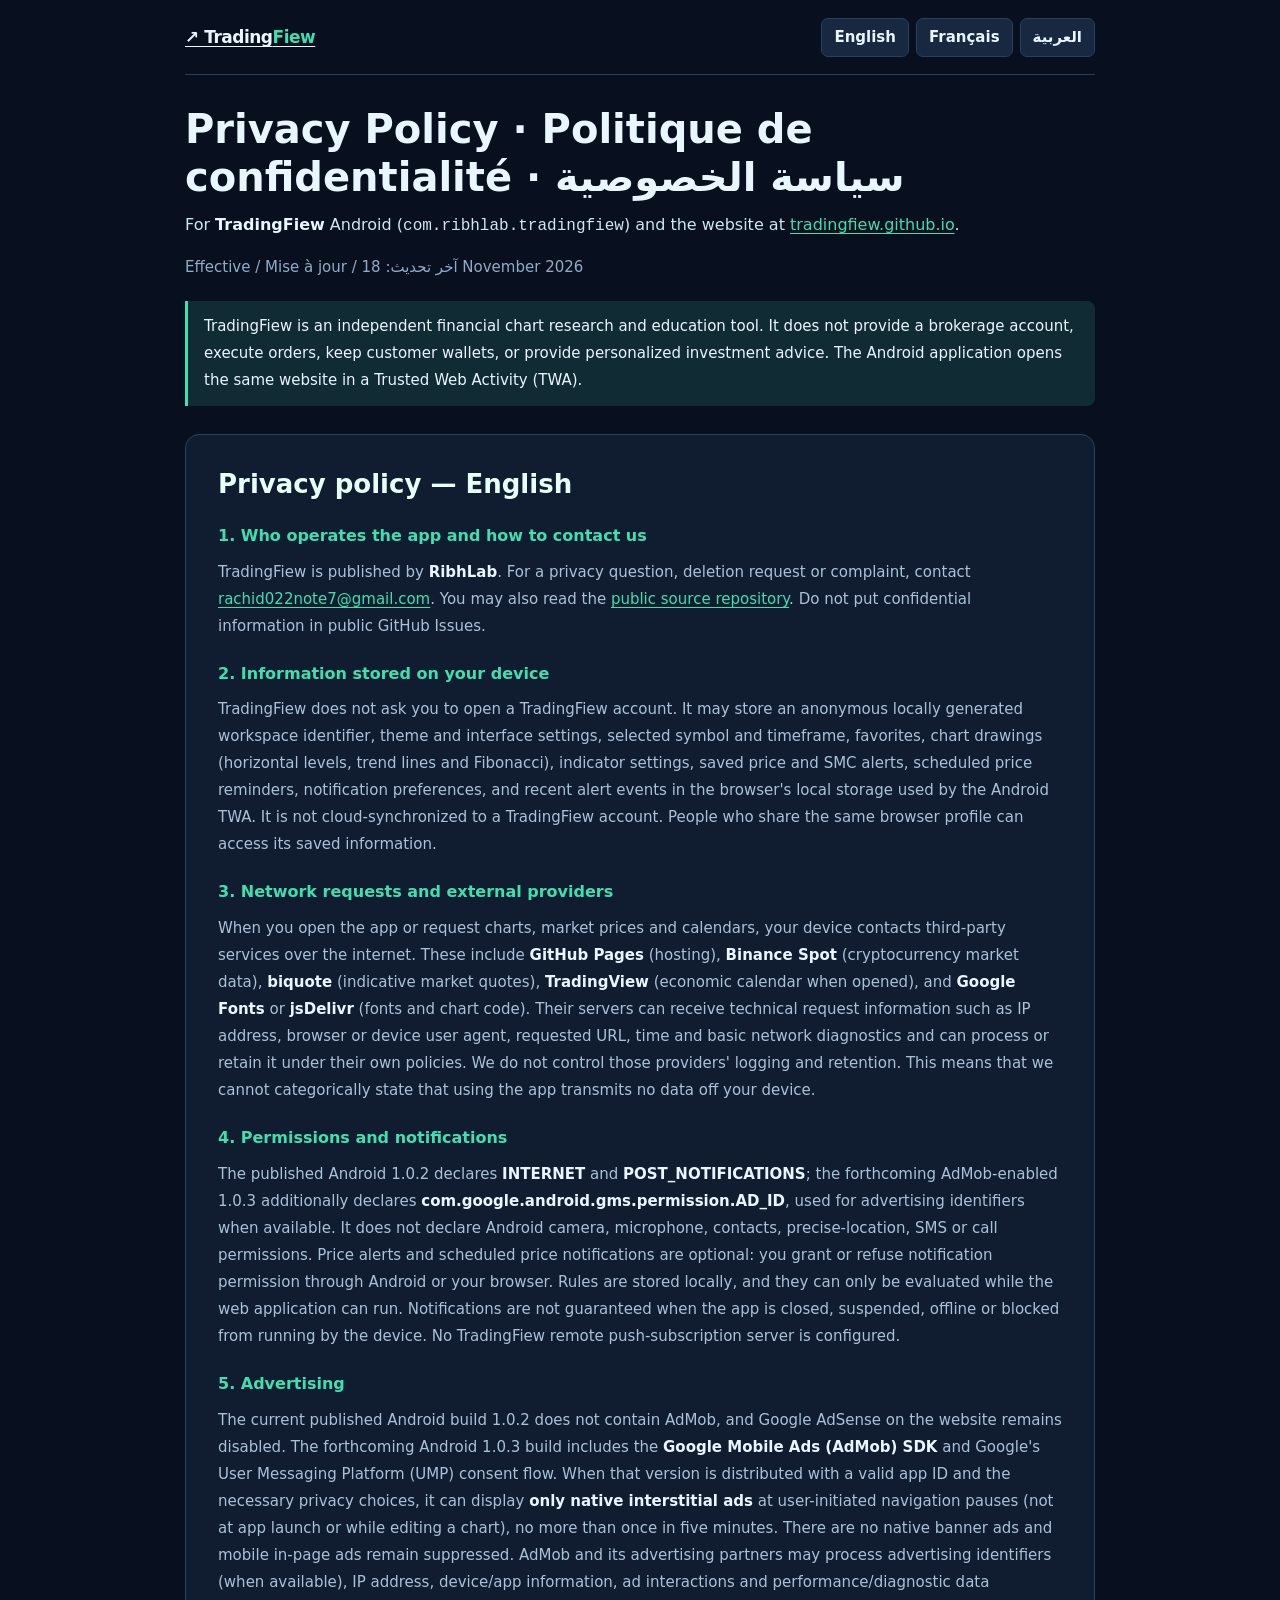
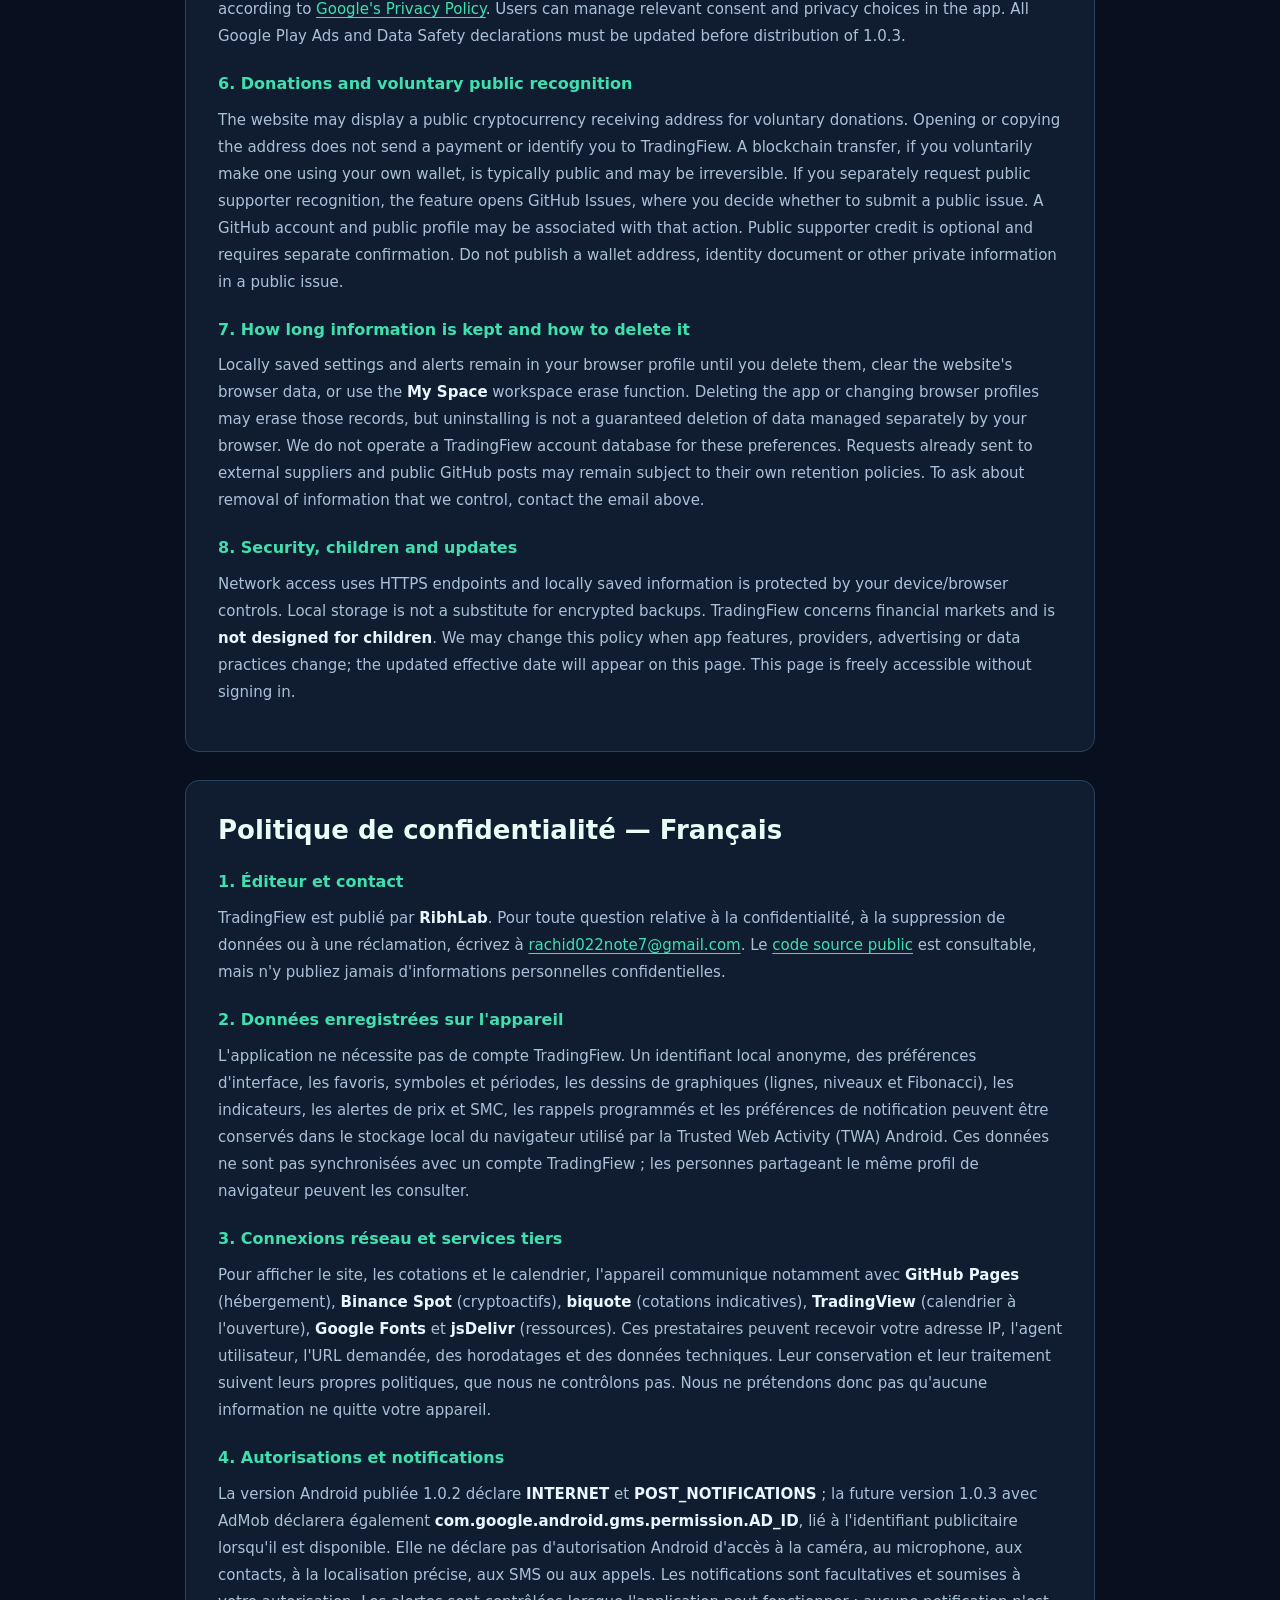
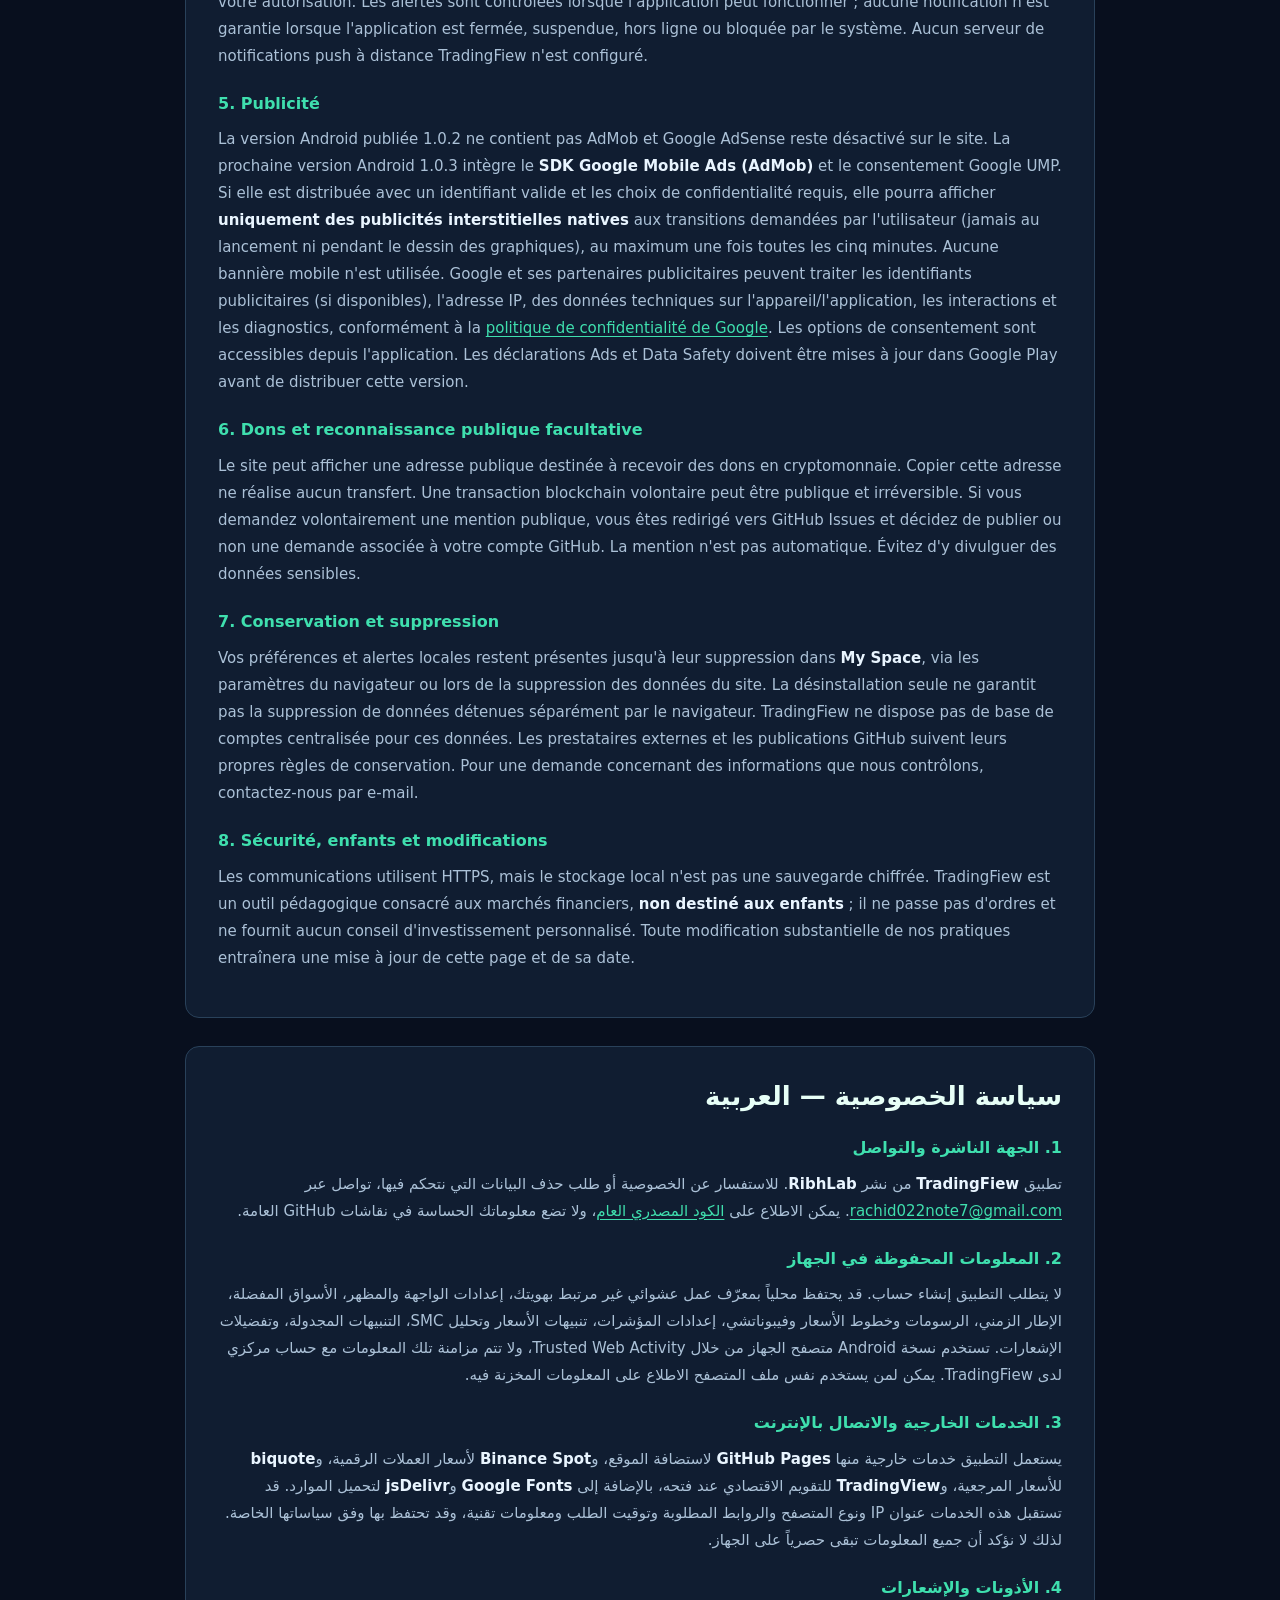
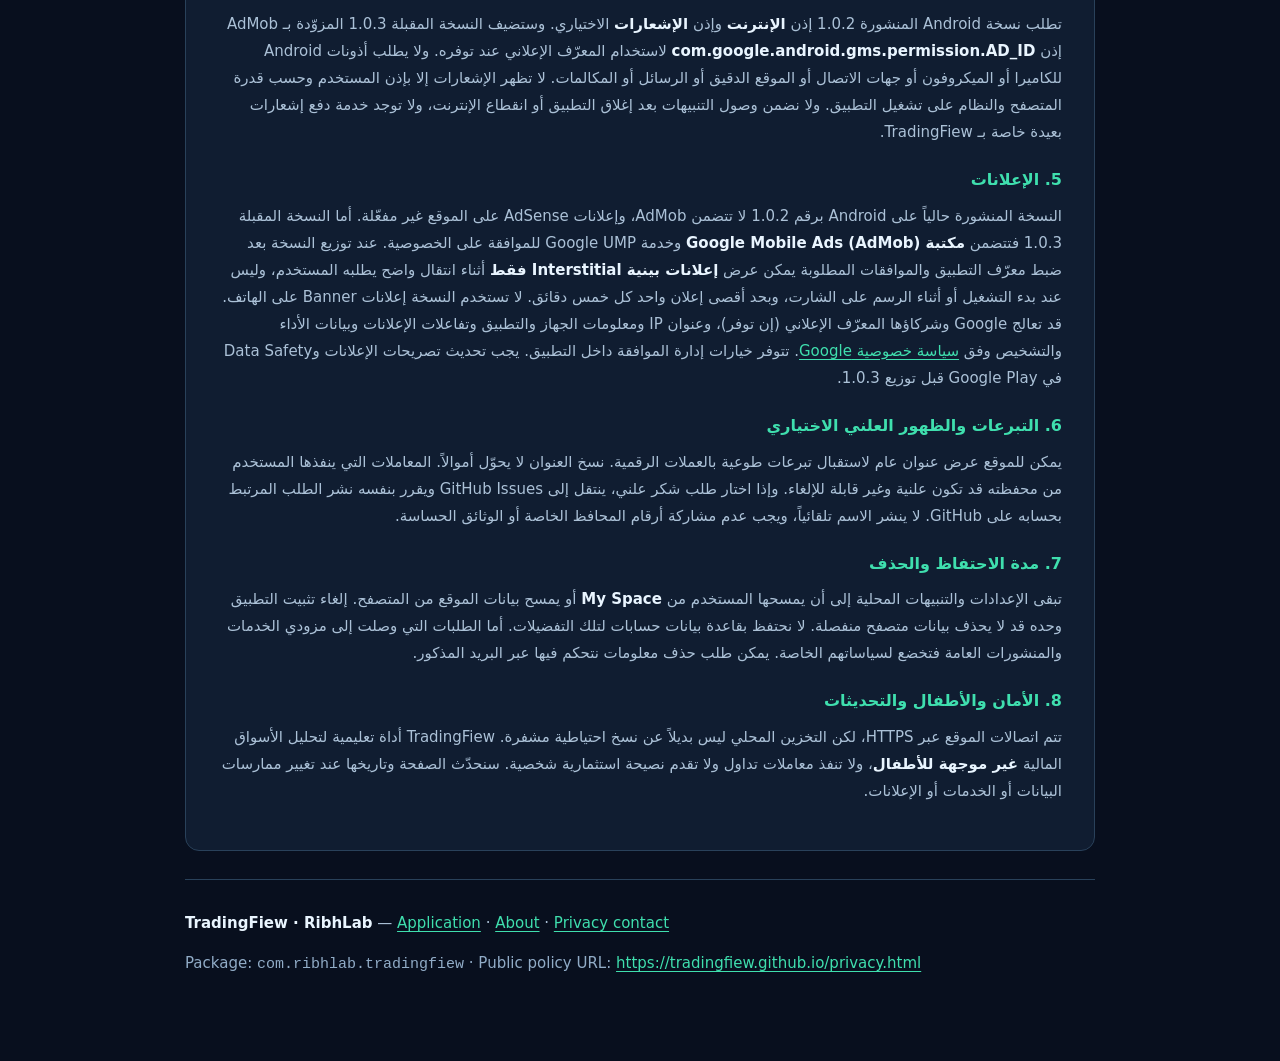
==== commit 0bc54401: "privacy(play): disclose forthcoming Android AD_ID access explicitly in all three languages" ====
--- a/privacy.html
+++ b/privacy.html
@@ -49,7 +49,7 @@
 <h3>3. Network requests and external providers</h3>
 <p>When you open the app or request charts, market prices and calendars, your device contacts third-party services over the internet. These include <strong>GitHub Pages</strong> (hosting), <strong>Binance Spot</strong> (cryptocurrency market data), <strong>biquote</strong> (indicative market quotes), <strong>TradingView</strong> (economic calendar when opened), and <strong>Google Fonts</strong> or <strong>jsDelivr</strong> (fonts and chart code). Their servers can receive technical request information such as IP address, browser or device user agent, requested URL, time and basic network diagnostics and can process or retain it under their own policies. We do not control those providers' logging and retention. This means that we cannot categorically state that using the app transmits no data off your device.</p>
 <h3>4. Permissions and notifications</h3>
-<p>The Android app declares <strong>INTERNET</strong> and <strong>POST_NOTIFICATIONS</strong>. It does not declare Android camera, microphone, contacts, precise-location, SMS or call permissions. Price alerts and scheduled price notifications are optional: you grant or refuse notification permission through Android or your browser. Rules are stored locally, and they can only be evaluated while the web application can run. Notifications are not guaranteed when the app is closed, suspended, offline or blocked from running by the device. No TradingFiew remote push-subscription server is configured.</p>
+<p>The published Android 1.0.2 declares <strong>INTERNET</strong> and <strong>POST_NOTIFICATIONS</strong>; the forthcoming AdMob-enabled 1.0.3 additionally declares <strong>com.google.android.gms.permission.AD_ID</strong>, used for advertising identifiers when available. It does not declare Android camera, microphone, contacts, precise-location, SMS or call permissions. Price alerts and scheduled price notifications are optional: you grant or refuse notification permission through Android or your browser. Rules are stored locally, and they can only be evaluated while the web application can run. Notifications are not guaranteed when the app is closed, suspended, offline or blocked from running by the device. No TradingFiew remote push-subscription server is configured.</p>
 <h3>5. Advertising</h3>
 <p>The current published Android build 1.0.2 does not contain AdMob, and Google AdSense on the website remains disabled. The forthcoming Android 1.0.3 build includes the <strong>Google Mobile Ads (AdMob) SDK</strong> and Google's User Messaging Platform (UMP) consent flow. When that version is distributed with a valid app ID and the necessary privacy choices, it can display <strong>only native interstitial ads</strong> at user-initiated navigation pauses (not at app launch or while editing a chart), no more than once in five minutes. There are no native banner ads and mobile in-page ads remain suppressed. AdMob and its advertising partners may process advertising identifiers (when available), IP address, device/app information, ad interactions and performance/diagnostic data according to <a href='https://policies.google.com/privacy' target='_blank' rel='noopener noreferrer'>Google's Privacy Policy</a>. Users can manage relevant consent and privacy choices in the app. All Google Play Ads and Data Safety declarations must be updated before distribution of 1.0.3.</p>
 <h3>6. Donations and voluntary public recognition</h3>
@@ -68,7 +68,7 @@
 <h3>3. Connexions réseau et services tiers</h3>
 <p>Pour afficher le site, les cotations et le calendrier, l'appareil communique notamment avec <strong>GitHub Pages</strong> (hébergement), <strong>Binance Spot</strong> (cryptoactifs), <strong>biquote</strong> (cotations indicatives), <strong>TradingView</strong> (calendrier à l'ouverture), <strong>Google Fonts</strong> et <strong>jsDelivr</strong> (ressources). Ces prestataires peuvent recevoir votre adresse IP, l'agent utilisateur, l'URL demandée, des horodatages et des données techniques. Leur conservation et leur traitement suivent leurs propres politiques, que nous ne contrôlons pas. Nous ne prétendons donc pas qu'aucune information ne quitte votre appareil.</p>
 <h3>4. Autorisations et notifications</h3>
-<p>La version Android déclare <strong>INTERNET</strong> et <strong>POST_NOTIFICATIONS</strong>. Elle ne déclare pas d'autorisation Android d'accès à la caméra, au microphone, aux contacts, à la localisation précise, aux SMS ou aux appels. Les notifications sont facultatives et soumises à votre autorisation. Les alertes sont contrôlées lorsque l'application peut fonctionner ; aucune notification n'est garantie lorsque l'application est fermée, suspendue, hors ligne ou bloquée par le système. Aucun serveur de notifications push à distance TradingFiew n'est configuré.</p>
+<p>La version Android publiée 1.0.2 déclare <strong>INTERNET</strong> et <strong>POST_NOTIFICATIONS</strong> ; la future version 1.0.3 avec AdMob déclarera également <strong>com.google.android.gms.permission.AD_ID</strong>, lié à l'identifiant publicitaire lorsqu'il est disponible. Elle ne déclare pas d'autorisation Android d'accès à la caméra, au microphone, aux contacts, à la localisation précise, aux SMS ou aux appels. Les notifications sont facultatives et soumises à votre autorisation. Les alertes sont contrôlées lorsque l'application peut fonctionner ; aucune notification n'est garantie lorsque l'application est fermée, suspendue, hors ligne ou bloquée par le système. Aucun serveur de notifications push à distance TradingFiew n'est configuré.</p>
 <h3>5. Publicité</h3>
 <p>La version Android publiée 1.0.2 ne contient pas AdMob et Google AdSense reste désactivé sur le site. La prochaine version Android 1.0.3 intègre le <strong>SDK Google Mobile Ads (AdMob)</strong> et le consentement Google UMP. Si elle est distribuée avec un identifiant valide et les choix de confidentialité requis, elle pourra afficher <strong>uniquement des publicités interstitielles natives</strong> aux transitions demandées par l'utilisateur (jamais au lancement ni pendant le dessin des graphiques), au maximum une fois toutes les cinq minutes. Aucune bannière mobile n'est utilisée. Google et ses partenaires publicitaires peuvent traiter les identifiants publicitaires (si disponibles), l'adresse IP, des données techniques sur l'appareil/l'application, les interactions et les diagnostics, conformément à la <a href='https://policies.google.com/privacy' target='_blank' rel='noopener noreferrer'>politique de confidentialité de Google</a>. Les options de consentement sont accessibles depuis l'application. Les déclarations Ads et Data Safety doivent être mises à jour dans Google Play avant de distribuer cette version.</p>
 <h3>6. Dons et reconnaissance publique facultative</h3>
@@ -87,7 +87,7 @@
 <h3>3. الخدمات الخارجية والاتصال بالإنترنت</h3>
 <p>يستعمل التطبيق خدمات خارجية منها <strong>GitHub Pages</strong> لاستضافة الموقع، و<strong>Binance Spot</strong> لأسعار العملات الرقمية، و<strong>biquote</strong> للأسعار المرجعية، و<strong>TradingView</strong> للتقويم الاقتصادي عند فتحه، بالإضافة إلى <strong>Google Fonts</strong> و<strong>jsDelivr</strong> لتحميل الموارد. قد تستقبل هذه الخدمات عنوان IP ونوع المتصفح والروابط المطلوبة وتوقيت الطلب ومعلومات تقنية، وقد تحتفظ بها وفق سياساتها الخاصة. لذلك لا نؤكد أن جميع المعلومات تبقى حصرياً على الجهاز.</p>
 <h3>4. الأذونات والإشعارات</h3>
-<p>يطلب تطبيق Android إذن <strong>الإنترنت</strong> وإذن <strong>الإشعارات</strong> الاختياري. ولا يطلب أذونات Android للكاميرا أو الميكروفون أو جهات الاتصال أو الموقع الدقيق أو الرسائل أو المكالمات. لا تظهر الإشعارات إلا بإذن المستخدم وحسب قدرة المتصفح والنظام على تشغيل التطبيق. ولا نضمن وصول التنبيهات بعد إغلاق التطبيق أو انقطاع الإنترنت، ولا توجد خدمة دفع إشعارات بعيدة خاصة بـ TradingFiew.</p>
+<p>تطلب نسخة Android المنشورة 1.0.2 إذن <strong>الإنترنت</strong> وإذن <strong>الإشعارات</strong> الاختياري. وستضيف النسخة المقبلة 1.0.3 المزوّدة بـ AdMob إذن <strong>com.google.android.gms.permission.AD_ID</strong> لاستخدام المعرّف الإعلاني عند توفره. ولا يطلب أذونات Android للكاميرا أو الميكروفون أو جهات الاتصال أو الموقع الدقيق أو الرسائل أو المكالمات. لا تظهر الإشعارات إلا بإذن المستخدم وحسب قدرة المتصفح والنظام على تشغيل التطبيق. ولا نضمن وصول التنبيهات بعد إغلاق التطبيق أو انقطاع الإنترنت، ولا توجد خدمة دفع إشعارات بعيدة خاصة بـ TradingFiew.</p>
 <h3>5. الإعلانات</h3>
 <p>النسخة المنشورة حالياً على Android برقم 1.0.2 لا تتضمن AdMob، وإعلانات AdSense على الموقع غير مفعّلة. أما النسخة المقبلة 1.0.3 فتتضمن <strong>مكتبة Google Mobile Ads (AdMob)</strong> وخدمة Google UMP للموافقة على الخصوصية. عند توزيع النسخة بعد ضبط معرّف التطبيق والموافقات المطلوبة يمكن عرض <strong>إعلانات بينية Interstitial فقط</strong> أثناء انتقال واضح يطلبه المستخدم، وليس عند بدء التشغيل أو أثناء الرسم على الشارت، وبحد أقصى إعلان واحد كل خمس دقائق. لا تستخدم النسخة إعلانات Banner على الهاتف. قد تعالج Google وشركاؤها المعرّف الإعلاني (إن توفر)، وعنوان IP ومعلومات الجهاز والتطبيق وتفاعلات الإعلانات وبيانات الأداء والتشخيص وفق <a href='https://policies.google.com/privacy' target='_blank' rel='noopener noreferrer'>سياسة خصوصية Google</a>. تتوفر خيارات إدارة الموافقة داخل التطبيق. يجب تحديث تصريحات الإعلانات وData Safety في Google Play قبل توزيع 1.0.3.</p>
 <h3>6. التبرعات والظهور العلني الاختياري</h3>
